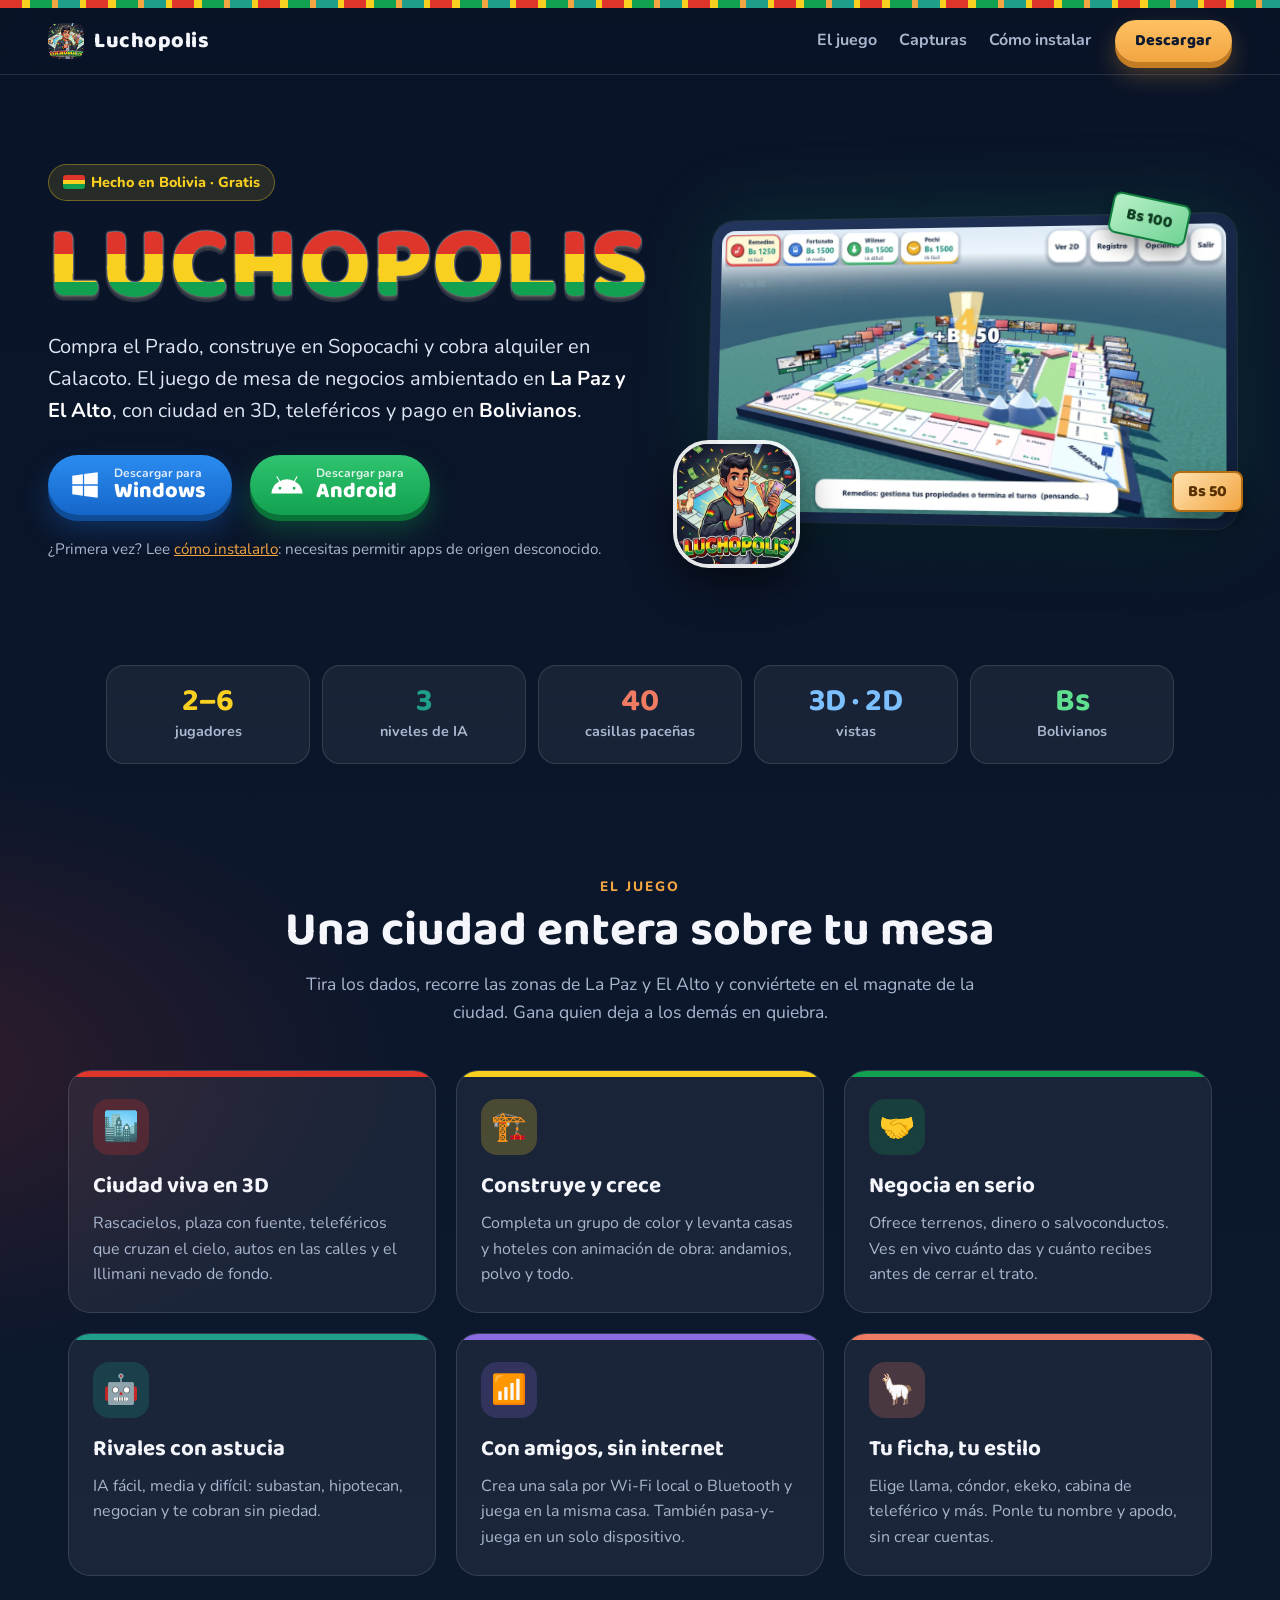
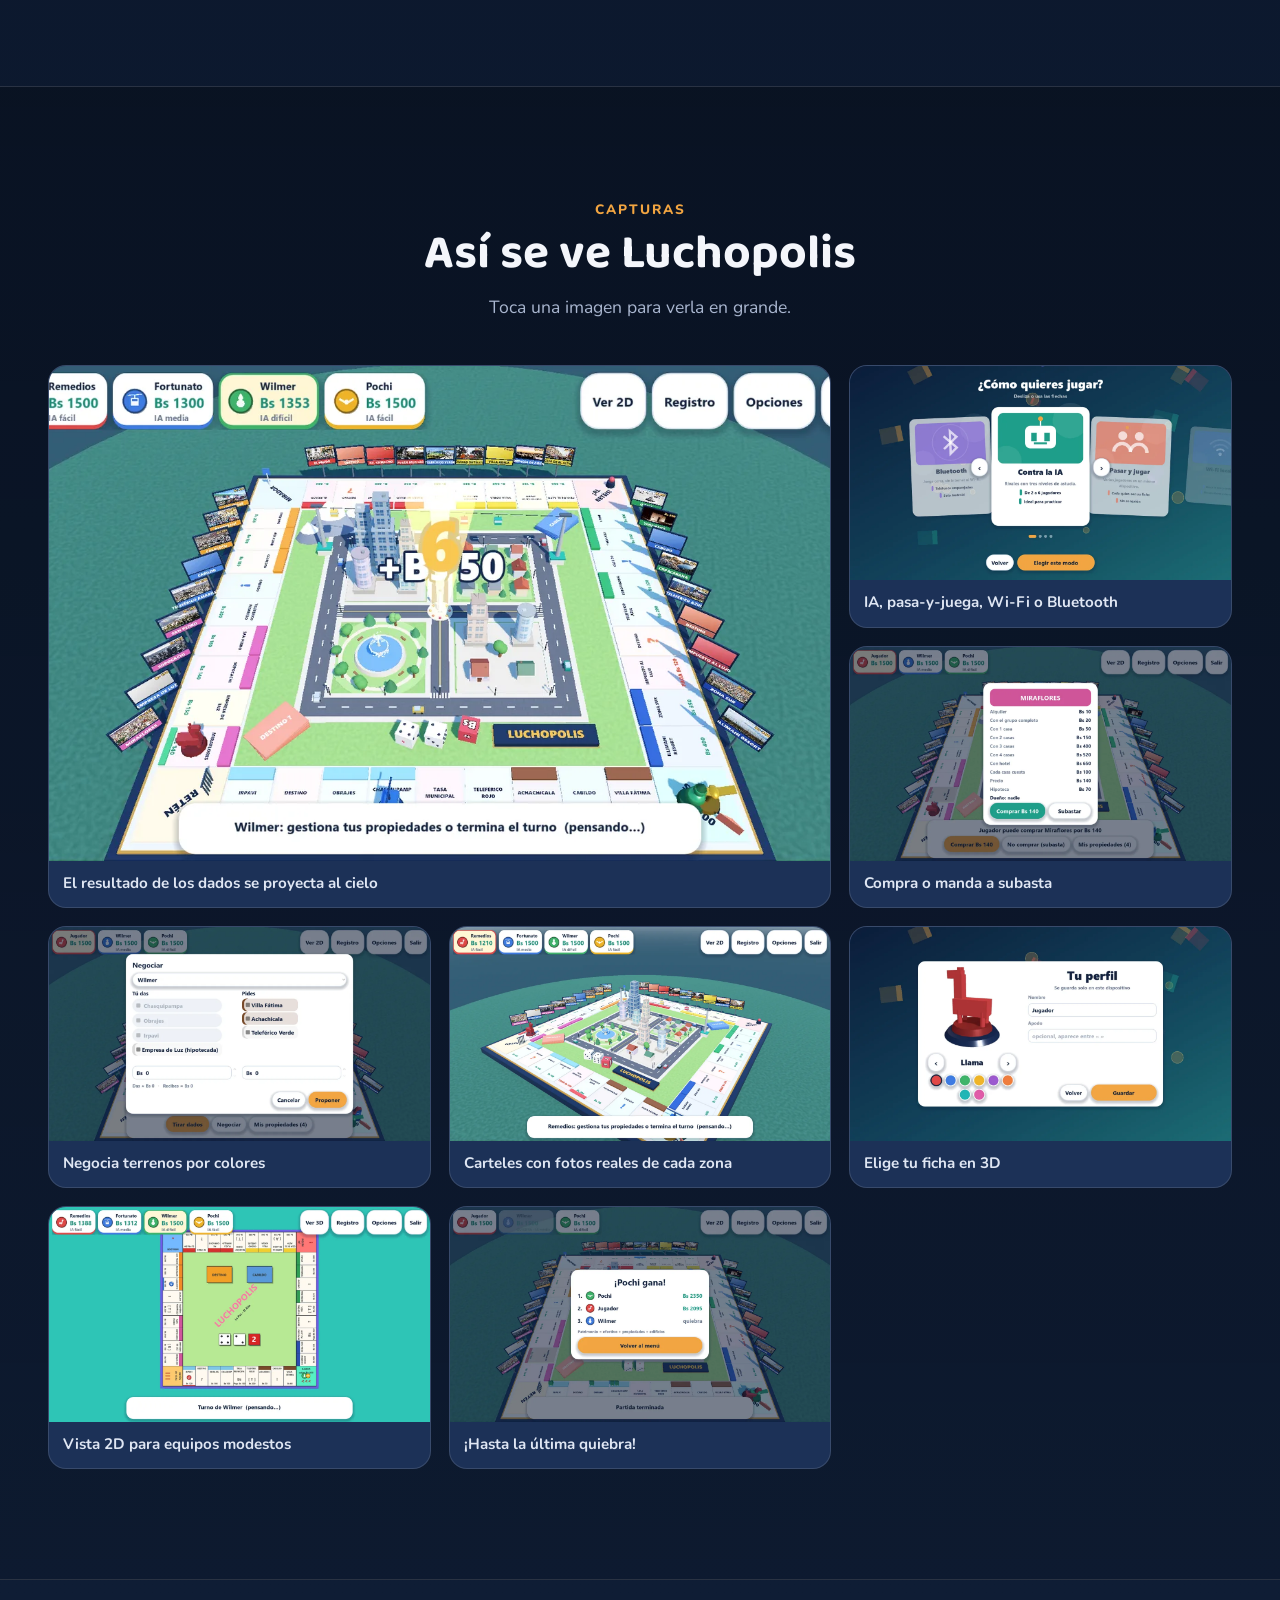
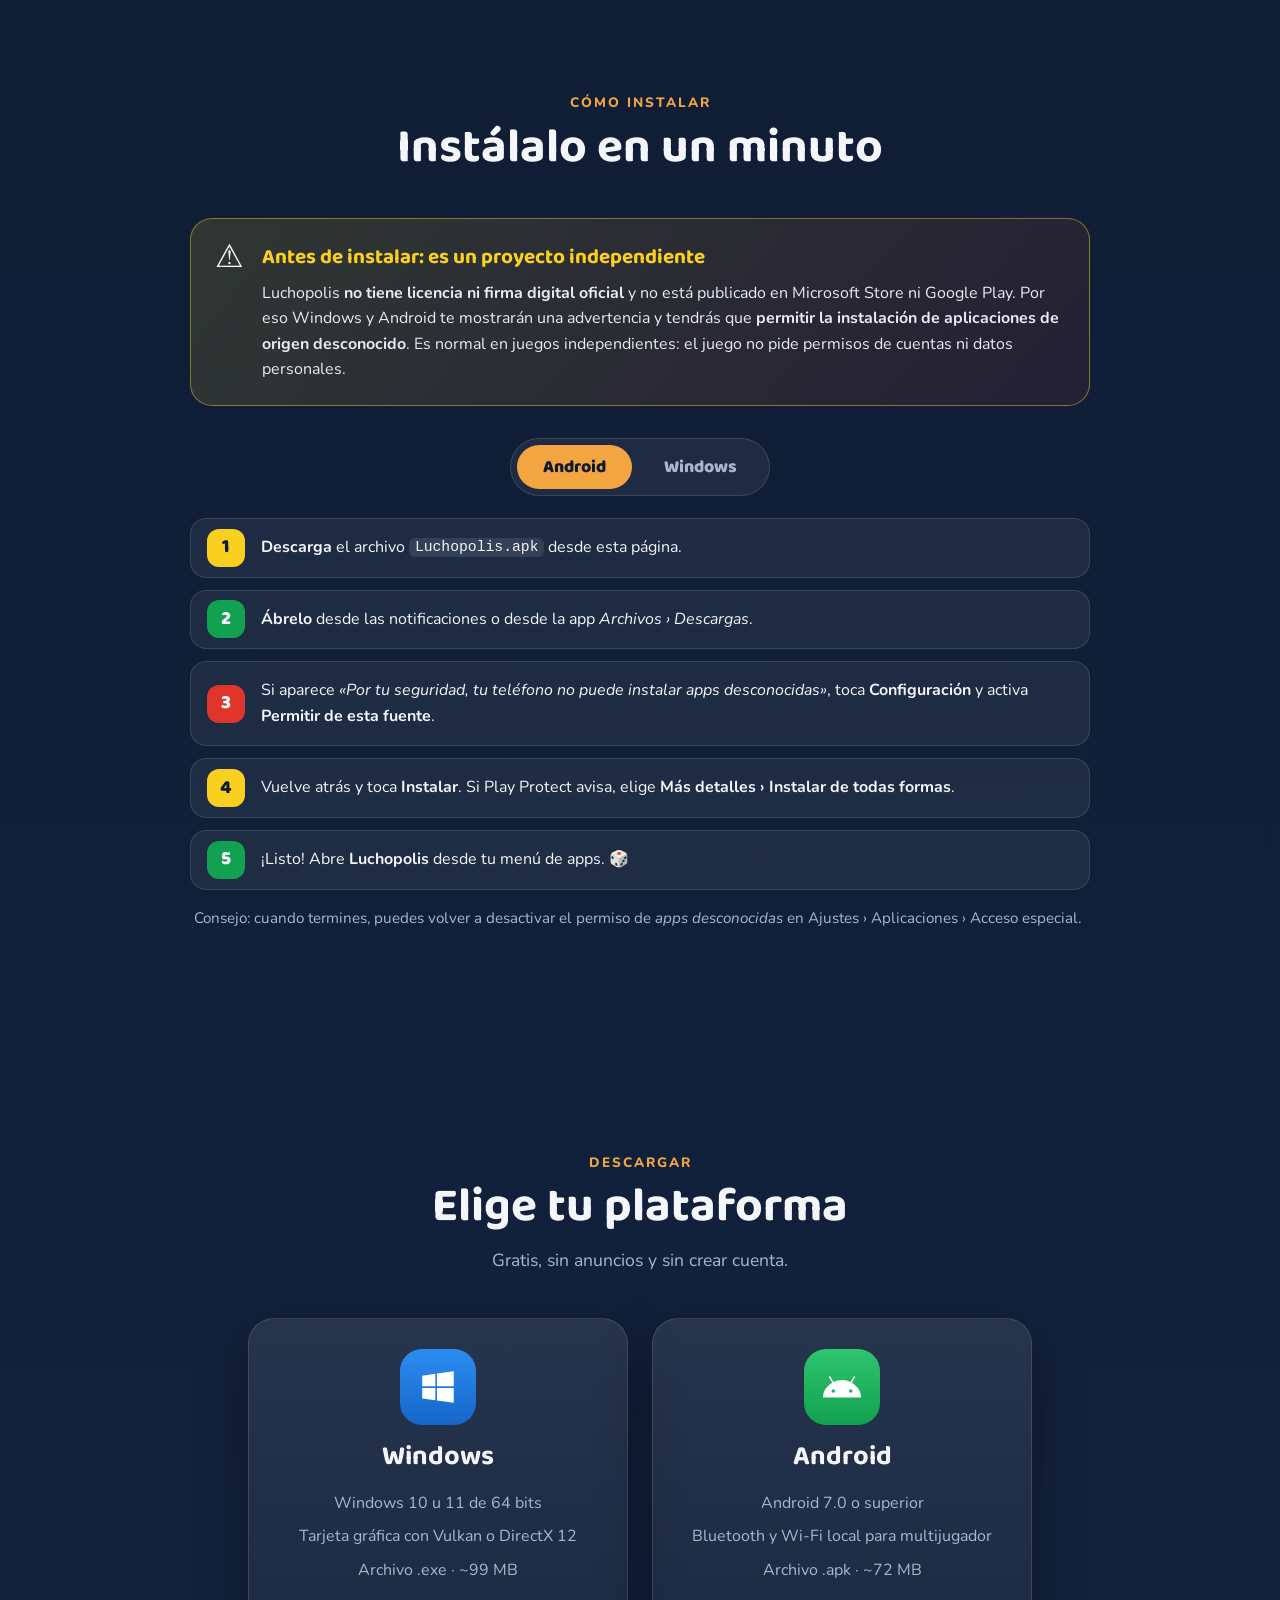
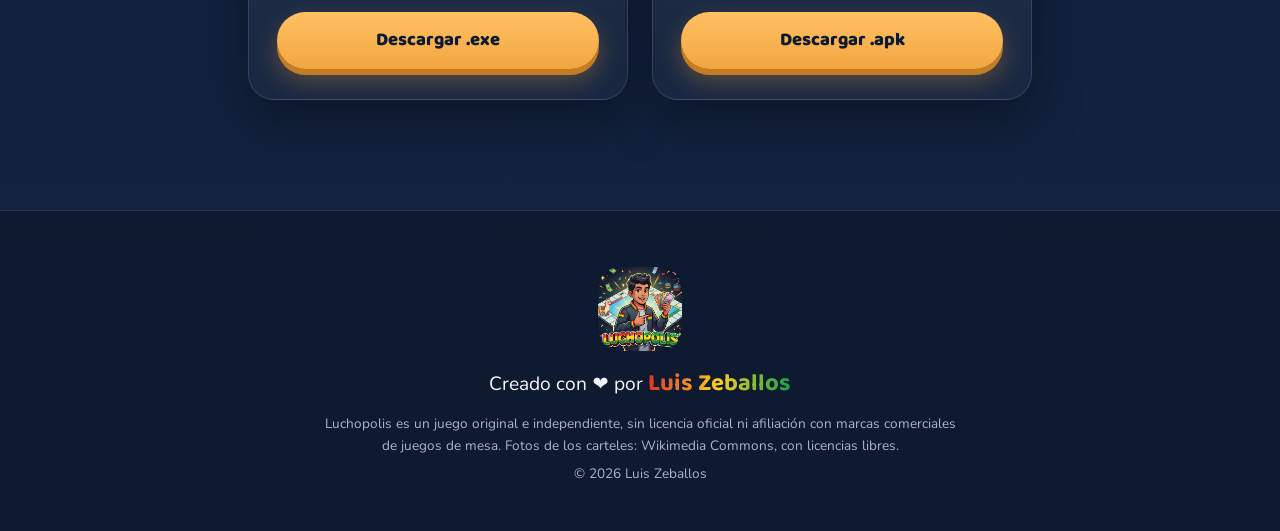
==== index.html @ 2ed26a2e "first commit" ====
<!doctype html>
<html lang="es">
<head>
  <meta charset="utf-8">
  <meta name="viewport" content="width=device-width, initial-scale=1">
  <title>Luchopolis — Descarga el juego</title>
  <meta name="description" content="Luchopolis: compra, construye y negocia en La Paz y El Alto. Juego de mesa 3D gratis para Windows y Android, contra la IA o con amigos por Wi-Fi y Bluetooth.">
  <meta name="author" content="Luis Zeballos">
  <meta name="theme-color" content="#0d1a30">
  <meta property="og:title" content="Luchopolis — Compra, construye y negocia en La Paz">
  <meta property="og:description" content="Juego de mesa 3D gratis para Windows y Android. Creado por Luis Zeballos.">
  <meta property="og:image" content="img/og.jpg">
  <meta property="og:type" content="website">
  <link rel="icon" type="image/png" href="img/favicon.png">
  <link rel="apple-touch-icon" href="img/apple-touch-icon.png">
  <link rel="preconnect" href="https://fonts.googleapis.com">
  <link rel="preconnect" href="https://fonts.gstatic.com" crossorigin>
  <link href="https://fonts.googleapis.com/css2?family=Baloo+2:wght@600;700;800&family=Nunito:wght@400;600;700;800&display=swap" rel="stylesheet">
  <link rel="stylesheet" href="styles.css">
</head>
<body>
  <div class="aguayo" aria-hidden="true"></div>

  <header class="nav" id="top">
    <a class="brand" href="#top">
      <img src="img/favicon.png" alt="" width="36" height="36">
      <span>Luchopolis</span>
    </a>
    <nav class="nav-links" aria-label="Secciones">
      <a href="#juego">El juego</a>
      <a href="#capturas">Capturas</a>
      <a href="#instalar">Cómo instalar</a>
    </nav>
    <a class="btn btn-sm btn-gold" href="#descargar">Descargar</a>
  </header>

  <main>
    <!-- HERO -->
    <section class="hero">
      <div class="confetti" aria-hidden="true"></div>
      <div class="hero-text intro">
        <span class="pill"><i class="flag" aria-hidden="true"></i>Hecho en Bolivia · Gratis</span>
        <h1 class="title">LUCHO<span>POLIS</span></h1>
        <p class="lead">Compra el Prado, construye en Sopocachi y cobra alquiler en Calacoto. El juego de mesa de negocios ambientado en <strong>La Paz y El Alto</strong>, con ciudad en 3D, teleféricos y pago en <strong>Bolivianos</strong>.</p>
        <div class="cta">
          <a class="btn btn-store btn-win" href="descargas/Luchopolis.exe" download>
            <svg viewBox="0 0 24 24" aria-hidden="true"><path d="M3 5.5 10.5 4.4v7.1H3V5.5Zm0 13 7.5 1.1v-7H3v5.9Zm8.4 1.2L21 21v-8.4h-9.6v7.1ZM11.4 4.3V11.5H21V3l-9.6 1.3Z"/></svg>
            <span><small>Descargar para</small>Windows</span>
          </a>
          <a class="btn btn-store btn-android" href="descargas/Luchopolis.apk" download>
            <svg viewBox="0 0 24 24" aria-hidden="true"><path d="M17.6 9.5 19.4 6.4a.4.4 0 0 0-.7-.4l-1.8 3.1A11 11 0 0 0 12 8a11 11 0 0 0-4.9 1.1L5.3 6a.4.4 0 1 0-.7.4l1.8 3.1A10.4 10.4 0 0 0 1 18h22a10.4 10.4 0 0 0-5.4-8.5ZM7 15.3a1 1 0 1 1 0-2 1 1 0 0 1 0 2Zm10 0a1 1 0 1 1 0-2 1 1 0 0 1 0 2Z"/></svg>
            <span><small>Descargar para</small>Android</span>
          </a>
        </div>
        <p class="hint">¿Primera vez? Lee <a href="#instalar">cómo instalarlo</a>: necesitas permitir apps de origen desconocido.</p>
      </div>
      <div class="hero-art intro intro-late">
        <div class="screen tilt">
          <img src="img/cityclose.webp" alt="Tablero 3D de Luchopolis con la ciudad, rascacielos, montañas nevadas y el haz de luz de los dados" width="1280" height="720">
        </div>
        <img class="hero-logo float" src="img/logo.webp" alt="Logo de Luchopolis" width="320" height="320">
        <div class="bill b1" aria-hidden="true">Bs 100</div>
        <div class="bill b2" aria-hidden="true">Bs 50</div>
      </div>
    </section>

    <!-- CIFRAS -->
    <section class="stats reveal" aria-label="En pocas cifras">
      <div><b>2–6</b><span>jugadores</span></div>
      <div><b>3</b><span>niveles de IA</span></div>
      <div><b>40</b><span>casillas paceñas</span></div>
      <div><b>3D · 2D</b><span>vistas</span></div>
      <div><b>Bs</b><span>Bolivianos</span></div>
    </section>

    <!-- CARACTERÍSTICAS -->
    <section class="section" id="juego">
      <div class="section-head reveal">
        <span class="kicker">El juego</span>
        <h2>Una ciudad entera sobre tu mesa</h2>
        <p>Tira los dados, recorre las zonas de La Paz y El Alto y conviértete en el magnate de la ciudad. Gana quien deja a los demás en quiebra.</p>
      </div>
      <div class="features">
        <article class="feature reveal" style="--c: var(--red)">
          <div class="ico">🏙️</div>
          <h3>Ciudad viva en 3D</h3>
          <p>Rascacielos, plaza con fuente, teleféricos que cruzan el cielo, autos en las calles y el Illimani nevado de fondo.</p>
        </article>
        <article class="feature reveal" style="--c: var(--yellow)">
          <div class="ico">🏗️</div>
          <h3>Construye y crece</h3>
          <p>Completa un grupo de color y levanta casas y hoteles con animación de obra: andamios, polvo y todo.</p>
        </article>
        <article class="feature reveal" style="--c: var(--green)">
          <div class="ico">🤝</div>
          <h3>Negocia en serio</h3>
          <p>Ofrece terrenos, dinero o salvoconductos. Ves en vivo cuánto das y cuánto recibes antes de cerrar el trato.</p>
        </article>
        <article class="feature reveal" style="--c: var(--teal)">
          <div class="ico">🤖</div>
          <h3>Rivales con astucia</h3>
          <p>IA fácil, media y difícil: subastan, hipotecan, negocian y te cobran sin piedad.</p>
        </article>
        <article class="feature reveal" style="--c: var(--violet)">
          <div class="ico">📶</div>
          <h3>Con amigos, sin internet</h3>
          <p>Crea una sala por Wi-Fi local o Bluetooth y juega en la misma casa. También pasa-y-juega en un solo dispositivo.</p>
        </article>
        <article class="feature reveal" style="--c: var(--coral)">
          <div class="ico">🦙</div>
          <h3>Tu ficha, tu estilo</h3>
          <p>Elige llama, cóndor, ekeko, cabina de teleférico y más. Ponle tu nombre y apodo, sin crear cuentas.</p>
        </article>
      </div>
    </section>

    <!-- CAPTURAS -->
    <section class="section section-dark" id="capturas">
      <div class="section-head reveal">
        <span class="kicker">Capturas</span>
        <h2>Así se ve Luchopolis</h2>
        <p>Toca una imagen para verla en grande.</p>
      </div>
      <div class="gallery">
        <figure class="shot wide reveal"><img src="img/board3d.webp" alt="Haz de luz de los dados sobre la ciudad" loading="lazy" width="1280" height="720"><figcaption>El resultado de los dados se proyecta al cielo</figcaption></figure>
        <figure class="shot reveal"><img src="img/modes.webp" alt="Selector de modos de juego" loading="lazy" width="1280" height="720"><figcaption>IA, pasa-y-juega, Wi-Fi o Bluetooth</figcaption></figure>
        <figure class="shot reveal"><img src="img/buy.webp" alt="Título de propiedad de Miraflores" loading="lazy" width="1280" height="720"><figcaption>Compra o manda a subasta</figcaption></figure>
        <figure class="shot reveal"><img src="img/trade.webp" alt="Ventana para negociar propiedades" loading="lazy" width="1280" height="720"><figcaption>Negocia terrenos por colores</figcaption></figure>
        <figure class="shot reveal"><img src="img/city.webp" alt="Vista panorámica del tablero con carteles fotográficos" loading="lazy" width="1280" height="720"><figcaption>Carteles con fotos reales de cada zona</figcaption></figure>
        <figure class="shot reveal"><img src="img/profile.webp" alt="Editor de perfil con ficha de llama en 3D" loading="lazy" width="1280" height="720"><figcaption>Elige tu ficha en 3D</figcaption></figure>
        <figure class="shot reveal"><img src="img/board2d.webp" alt="Vista clásica 2D del tablero" loading="lazy" width="1280" height="720"><figcaption>Vista 2D para equipos modestos</figcaption></figure>
        <figure class="shot reveal"><img src="img/victory.webp" alt="Pantalla de victoria" loading="lazy" width="1280" height="720"><figcaption>¡Hasta la última quiebra!</figcaption></figure>
      </div>
    </section>

    <!-- AVISO + INSTALACIÓN -->
    <section class="section" id="instalar">
      <div class="section-head reveal">
        <span class="kicker">Cómo instalar</span>
        <h2>Instálalo en un minuto</h2>
      </div>

      <div class="notice reveal" role="note">
        <div class="notice-ico">⚠️</div>
        <div>
          <h3>Antes de instalar: es un proyecto independiente</h3>
          <p>Luchopolis <strong>no tiene licencia ni firma digital oficial</strong> y no está publicado en Microsoft Store ni Google Play. Por eso Windows y Android te mostrarán una advertencia y tendrás que <strong>permitir la instalación de aplicaciones de origen desconocido</strong>. Es normal en juegos independientes: el juego no pide permisos de cuentas ni datos personales.</p>
        </div>
      </div>

      <div class="tabs reveal">
        <div class="tab-bar" role="tablist" aria-label="Sistema">
          <button class="tab active" role="tab" aria-selected="true" aria-controls="tab-android" id="t-android">Android</button>
          <button class="tab" role="tab" aria-selected="false" aria-controls="tab-windows" id="t-windows">Windows</button>
        </div>

        <div class="tab-panel" id="tab-android" role="tabpanel" aria-labelledby="t-android">
          <ol class="steps">
            <li><b>Descarga</b> el archivo <code>Luchopolis.apk</code> desde esta página.</li>
            <li><b>Ábrelo</b> desde las notificaciones o desde la app <em>Archivos › Descargas</em>.</li>
            <li>Si aparece <em>«Por tu seguridad, tu teléfono no puede instalar apps desconocidas»</em>, toca <b>Configuración</b> y activa <b>Permitir de esta fuente</b>.</li>
            <li>Vuelve atrás y toca <b>Instalar</b>. Si Play Protect avisa, elige <b>Más detalles › Instalar de todas formas</b>.</li>
            <li>¡Listo! Abre <b>Luchopolis</b> desde tu menú de apps. 🎲</li>
          </ol>
          <p class="tip">Consejo: cuando termines, puedes volver a desactivar el permiso de <em>apps desconocidas</em> en Ajustes › Aplicaciones › Acceso especial.</p>
        </div>

        <div class="tab-panel" id="tab-windows" role="tabpanel" aria-labelledby="t-windows" hidden>
          <ol class="steps">
            <li><b>Descarga</b> el archivo <code>Luchopolis.exe</code>. Si el navegador dice que «no se descarga habitualmente», abre el menú <b>⋯</b> y elige <b>Conservar</b>.</li>
            <li><b>Haz doble clic</b> en el archivo descargado.</li>
            <li>Si aparece <em>«Windows protegió su PC»</em> (SmartScreen), haz clic en <b>Más información</b>.</li>
            <li>Luego pulsa <b>Ejecutar de todas formas</b>.</li>
            <li>¡A jugar! No necesita instalación: puedes moverlo a tu escritorio o a una carpeta de juegos. 🎲</li>
          </ol>
          <p class="tip">Si tu antivirus lo bloquea por ser un ejecutable sin firma, agrégalo a sus excepciones.</p>
        </div>
      </div>
    </section>

    <!-- DESCARGA -->
    <section class="section download" id="descargar">
      <div class="section-head reveal">
        <span class="kicker">Descargar</span>
        <h2>Elige tu plataforma</h2>
        <p>Gratis, sin anuncios y sin crear cuenta.</p>
      </div>
      <div class="dl-cards">
        <article class="dl-card reveal">
          <div class="dl-ico win">
            <svg viewBox="0 0 24 24" aria-hidden="true"><path d="M3 5.5 10.5 4.4v7.1H3V5.5Zm0 13 7.5 1.1v-7H3v5.9Zm8.4 1.2L21 21v-8.4h-9.6v7.1ZM11.4 4.3V11.5H21V3l-9.6 1.3Z"/></svg>
          </div>
          <h3>Windows</h3>
          <ul>
            <li>Windows 10 u 11 de 64 bits</li>
            <li>Tarjeta gráfica con Vulkan o DirectX 12</li>
            <li>Archivo .exe · ~99 MB</li>
          </ul>
          <a class="btn btn-gold btn-block" href="descargas/Luchopolis.exe" download>Descargar .exe</a>
        </article>
        <article class="dl-card reveal">
          <div class="dl-ico android">
            <svg viewBox="0 0 24 24" aria-hidden="true"><path d="M17.6 9.5 19.4 6.4a.4.4 0 0 0-.7-.4l-1.8 3.1A11 11 0 0 0 12 8a11 11 0 0 0-4.9 1.1L5.3 6a.4.4 0 1 0-.7.4l1.8 3.1A10.4 10.4 0 0 0 1 18h22a10.4 10.4 0 0 0-5.4-8.5ZM7 15.3a1 1 0 1 1 0-2 1 1 0 0 1 0 2Zm10 0a1 1 0 1 1 0-2 1 1 0 0 1 0 2Z"/></svg>
          </div>
          <h3>Android</h3>
          <ul>
            <li>Android 7.0 o superior</li>
            <li>Bluetooth y Wi-Fi local para multijugador</li>
            <li>Archivo .apk · ~72 MB</li>
          </ul>
          <a class="btn btn-gold btn-block" href="descargas/Luchopolis.apk" download>Descargar .apk</a>
        </article>
      </div>
    </section>
  </main>

  <footer class="footer">
    <img src="img/logo.webp" alt="" width="84" height="84" loading="lazy">
    <p class="made">Creado con ❤️ por <strong>Luis Zeballos</strong></p>
    <p class="fine">Luchopolis es un juego original e independiente, sin licencia oficial ni afiliación con marcas comerciales de juegos de mesa. Fotos de los carteles: Wikimedia Commons, con licencias libres.</p>
    <p class="fine">© <span id="year">2026</span> Luis Zeballos</p>
  </footer>

  <div class="lightbox" id="lightbox" hidden>
    <button class="lb-close" aria-label="Cerrar">×</button>
    <button class="lb-nav prev" aria-label="Anterior">‹</button>
    <figure><img alt=""><figcaption></figcaption></figure>
    <button class="lb-nav next" aria-label="Siguiente">›</button>
  </div>

  <script src="main.js"></script>
</body>
</html>
---- styles.css ----
/* Luchopolis — página de descarga
   Paleta: noche paceña (navy) + tricolor boliviano + dorado del juego */
:root {
  --navy-900: #0a1428;
  --navy-800: #0d1a30;
  --navy-700: #13233f;
  --navy-600: #1c3157;
  --ink: #f4f6fb;
  --muted: #a9b6cf;
  --red: #e0352b;
  --yellow: #f9d020;
  --green: #12a150;
  --gold: #f2a541;
  --teal: #1f9e89;
  --violet: #8a6be0;
  --coral: #ef7b62;
  --card: rgba(255, 255, 255, 0.06);
  --line: rgba(255, 255, 255, 0.12);
  --radius: 22px;
  --shadow: 0 20px 50px rgba(0, 0, 0, 0.35);
  --display: "Baloo 2", "Nunito", system-ui, sans-serif;
  --body: "Nunito", system-ui, -apple-system, "Segoe UI", sans-serif;
}

* { box-sizing: border-box; }
html { scroll-behavior: smooth; scroll-padding-top: 80px; }
body {
  margin: 0;
  font-family: var(--body);
  color: var(--ink);
  background:
    radial-gradient(1200px 600px at 85% -10%, rgba(31, 158, 137, 0.35), transparent 60%),
    radial-gradient(900px 500px at -10% 20%, rgba(224, 53, 43, 0.18), transparent 60%),
    linear-gradient(180deg, var(--navy-900), var(--navy-800) 40%, var(--navy-700));
  background-color: var(--navy-800);
  line-height: 1.6;
  overflow-x: hidden;
}
img { max-width: 100%; height: auto; display: block; }
a { color: var(--gold); }
code {
  font-family: ui-monospace, Consolas, monospace;
  background: rgba(255, 255, 255, 0.1);
  padding: 0.1em 0.4em;
  border-radius: 6px;
  font-size: 0.92em;
}

/* Franja tipo aguayo en el borde superior */
.aguayo {
  height: 8px;
  background:
    repeating-linear-gradient(90deg,
      var(--red) 0 22px, var(--yellow) 22px 30px, var(--green) 30px 52px,
      var(--gold) 52px 58px, var(--teal) 58px 80px, var(--yellow) 80px 86px);
}

/* ---------- Navegación ---------- */
.nav {
  position: sticky;
  top: 0;
  z-index: 50;
  display: flex;
  align-items: center;
  gap: 24px;
  padding: 12px clamp(16px, 4vw, 48px);
  background: rgba(10, 20, 40, 0.72);
  backdrop-filter: blur(14px);
  -webkit-backdrop-filter: blur(14px);
  border-bottom: 1px solid var(--line);
}
.brand {
  display: flex;
  align-items: center;
  gap: 10px;
  color: var(--ink);
  text-decoration: none;
  font-family: var(--display);
  font-weight: 800;
  font-size: 1.35rem;
  letter-spacing: 0.5px;
}
.brand img { border-radius: 10px; }
.nav-links { display: flex; gap: 22px; margin-left: auto; }
.nav-links a {
  color: var(--muted);
  text-decoration: none;
  font-weight: 700;
  transition: color 0.2s;
}
.nav-links a:hover { color: var(--ink); }

/* ---------- Botones ---------- */
.btn {
  display: inline-flex;
  align-items: center;
  justify-content: center;
  gap: 12px;
  border-radius: 999px;
  font-family: var(--display);
  font-weight: 800;
  text-decoration: none;
  cursor: pointer;
  border: 0;
  transition: transform 0.18s ease, box-shadow 0.18s ease, filter 0.18s;
}
.btn:hover { transform: translateY(-3px); filter: brightness(1.05); }
.btn:active { transform: translateY(1px) scale(0.98); }
.btn-sm { padding: 8px 20px; font-size: 1rem; }
.btn-gold {
  background: linear-gradient(180deg, #ffc163, var(--gold));
  color: var(--navy-800);
  box-shadow: 0 6px 0 #c47d22, 0 12px 24px rgba(242, 165, 65, 0.3);
}
.btn-gold:hover { box-shadow: 0 9px 0 #c47d22, 0 16px 30px rgba(242, 165, 65, 0.4); }
.btn-block { width: 100%; padding: 14px 24px; font-size: 1.15rem; }

.btn-store {
  padding: 12px 26px 12px 20px;
  font-size: 1.35rem;
  line-height: 1.1;
  color: #fff;
  text-align: left;
}
.btn-store svg { width: 34px; height: 34px; fill: currentColor; flex: none; }
.btn-store small { display: block; font-family: var(--body); font-size: 0.75rem; font-weight: 700; opacity: 0.85; }
.btn-win { background: linear-gradient(180deg, #2b8cf0, #1666c9); box-shadow: 0 6px 0 #0f4d99, 0 14px 28px rgba(22, 102, 201, 0.35); }
.btn-android { background: linear-gradient(180deg, #2fc46f, var(--green)); box-shadow: 0 6px 0 #0a7438, 0 14px 28px rgba(18, 161, 80, 0.35); }

/* ---------- Hero ---------- */
.hero {
  position: relative;
  display: grid;
  grid-template-columns: 1fr 1.15fr;
  align-items: center;
  gap: clamp(24px, 4vw, 64px);
  padding: clamp(40px, 7vw, 96px) clamp(16px, 4vw, 48px) clamp(32px, 5vw, 64px);
  max-width: 1320px;
  margin: 0 auto;
}
.pill {
  display: inline-block;
  padding: 6px 14px;
  border-radius: 999px;
  background: rgba(249, 208, 32, 0.12);
  border: 1px solid rgba(249, 208, 32, 0.35);
  color: var(--yellow);
  font-weight: 800;
  font-size: 0.9rem;
}
.flag {
  display: inline-block;
  width: 22px;
  height: 14px;
  margin-right: 6px;
  vertical-align: -2px;
  border-radius: 3px;
  background: linear-gradient(180deg, var(--red) 0 33.3%, var(--yellow) 33.3% 66.6%, var(--green) 66.6%);
}
.hero-text { position: relative; z-index: 1; }
.title {
  font-family: var(--display);
  font-weight: 800;
  font-size: clamp(3rem, 9vw, 6.4rem);
  line-height: 0.95;
  margin: 18px 0 14px;
  letter-spacing: 1px;
  background: linear-gradient(180deg, var(--red) 0 36%, var(--yellow) 36% 64%, var(--green) 64% 100%);
  -webkit-background-clip: text;
  background-clip: text;
  color: transparent;
  filter: drop-shadow(0 4px 0 rgba(0, 0, 0, 0.45)) drop-shadow(0 0 1px #fff);
}
.title span { display: inline; }
.lead { font-size: clamp(1.05rem, 1.6vw, 1.25rem); color: #dfe6f3; max-width: 34em; margin: 0 0 28px; }
.lead strong { color: #fff; }
.cta { display: flex; flex-wrap: wrap; gap: 18px; }
.hint { color: var(--muted); font-size: 0.95rem; margin-top: 22px; }

.hero-art { position: relative; }
.screen {
  border-radius: var(--radius);
  padding: 10px;
  background: linear-gradient(145deg, #23365e, #0f1d37);
  box-shadow: var(--shadow), 0 0 0 1px var(--line), 0 0 80px rgba(31, 158, 137, 0.25);
}
.screen img { border-radius: 14px; }
.tilt { transform: perspective(1400px) rotateY(-9deg) rotateX(4deg); transition: transform 0.5s ease; }
.hero-art:hover .tilt { transform: perspective(1400px) rotateY(-3deg) rotateX(1deg); }
.hero-logo {
  position: absolute;
  width: clamp(84px, 24%, 180px);
  left: -5%;
  bottom: -14%;
  border-radius: 28%;
  box-shadow: 0 16px 40px rgba(0, 0, 0, 0.5);
  border: 4px solid rgba(255, 255, 255, 0.9);
}
.float { animation: float 5s ease-in-out infinite; }
@keyframes float { 50% { transform: translateY(-14px) rotate(-3deg); } }

.bill {
  position: absolute;
  padding: 6px 14px;
  border-radius: 8px;
  font-family: var(--display);
  font-weight: 800;
  color: #0b3a1f;
  background: linear-gradient(135deg, #b9f0c8, #6fd394);
  border: 2px solid #0e7a3c;
  box-shadow: 0 10px 20px rgba(0, 0, 0, 0.35);
  animation: drift 6s ease-in-out infinite;
}
.b1 { top: -6%; right: 8%; transform: rotate(12deg); }
.b2 { bottom: 4%; right: -2%; background: linear-gradient(135deg, #ffe2b0, #f2a541); color: #5a3305; border-color: #b26c12; animation-delay: -3s; }
@keyframes drift { 50% { translate: 0 -12px; rotate: -6deg; } }

.confetti { position: absolute; inset: 0; pointer-events: none; overflow: hidden; z-index: -1; }
.confetti i {
  position: absolute;
  top: -20px;
  width: 9px;
  height: 14px;
  border-radius: 2px;
  opacity: 0.75;
  animation: fall linear infinite;
}
@keyframes fall { to { transform: translateY(110vh) rotate(720deg); } }

/* ---------- Cifras ---------- */
.stats {
  display: flex;
  flex-wrap: wrap;
  justify-content: center;
  max-width: 1100px;
  margin: 24px auto 0;
  padding: 0 16px;
  gap: 12px;
}
.stats div {
  flex: 1 1 160px;
  max-width: 220px;
  text-align: center;
  padding: 18px 10px;
  border-radius: 18px;
  background: var(--card);
  border: 1px solid var(--line);
}
.stats b { display: block; font-family: var(--display); font-size: 2rem; line-height: 1.1; color: var(--yellow); }
.stats div:nth-child(2) b { color: var(--teal); }
.stats div:nth-child(3) b { color: var(--coral); }
.stats div:nth-child(4) b { color: #7cc0ff; }
.stats div:nth-child(5) b { color: #5ee08f; }
.stats span { color: var(--muted); font-weight: 700; font-size: 0.9rem; }

/* ---------- Secciones ---------- */
.section { padding: clamp(64px, 9vw, 110px) clamp(16px, 4vw, 48px); max-width: 1240px; margin: 0 auto; }
.section-dark {
  max-width: none;
  background: linear-gradient(180deg, rgba(0, 0, 0, 0.25), rgba(0, 0, 0, 0.1));
  border-block: 1px solid var(--line);
}
.section-dark > * { max-width: 1240px; margin-inline: auto; }
.section-head { text-align: center; max-width: 720px; margin: 0 auto 44px; }
.kicker {
  font-weight: 800;
  text-transform: uppercase;
  letter-spacing: 2px;
  font-size: 0.85rem;
  color: var(--gold);
}
.section-head h2 {
  font-family: var(--display);
  font-size: clamp(2rem, 4.5vw, 3rem);
  line-height: 1.1;
  margin: 6px 0 12px;
}
.section-head p { color: var(--muted); font-size: 1.1rem; margin: 0; }

.features { display: grid; grid-template-columns: repeat(3, 1fr); gap: 20px; }
.feature {
  position: relative;
  padding: 28px 24px 24px;
  border-radius: var(--radius);
  background: var(--card);
  border: 1px solid var(--line);
  overflow: hidden;
  transition: transform 0.25s, border-color 0.25s, background 0.25s;
}
.feature::before {
  content: "";
  position: absolute;
  inset: 0 0 auto;
  height: 6px;
  background: var(--c);
}
.feature:hover { transform: translateY(-6px); border-color: var(--c); background: rgba(255, 255, 255, 0.09); }
.feature .ico {
  width: 56px;
  height: 56px;
  display: grid;
  place-items: center;
  font-size: 1.8rem;
  border-radius: 16px;
  background: color-mix(in srgb, var(--c) 22%, transparent);
  margin-bottom: 14px;
}
.feature h3 { font-family: var(--display); font-size: 1.4rem; margin: 0 0 6px; }
.feature p { margin: 0; color: var(--muted); }

/* ---------- Galería ---------- */
.gallery { display: grid; grid-template-columns: repeat(3, 1fr); gap: 18px; }
.shot {
  margin: 0;
  border-radius: 18px;
  overflow: hidden;
  background: var(--navy-600);
  border: 1px solid var(--line);
  cursor: zoom-in;
  transition: transform 0.25s, box-shadow 0.25s;
}
.shot:hover { transform: translateY(-4px) scale(1.01); box-shadow: var(--shadow); }
.shot img { width: 100%; aspect-ratio: 16 / 9; object-fit: cover; transition: transform 0.5s; }
.shot:hover img { transform: scale(1.04); }
.shot figcaption { padding: 10px 14px 12px; font-weight: 700; font-size: 0.95rem; color: #dfe6f3; }
.shot.wide { grid-column: span 2; grid-row: span 2; }
.shot.wide img { aspect-ratio: auto; height: calc(100% - 46px); }

/* ---------- Aviso e instalación ---------- */
.notice {
  display: flex;
  gap: 18px;
  align-items: flex-start;
  padding: 22px 24px;
  border-radius: var(--radius);
  background: linear-gradient(135deg, rgba(249, 208, 32, 0.14), rgba(224, 53, 43, 0.1));
  border: 1px solid rgba(249, 208, 32, 0.45);
  max-width: 900px;
  margin: 0 auto 32px;
}
.notice-ico { font-size: 2rem; line-height: 1; }
.notice h3 { margin: 0 0 6px; font-family: var(--display); font-size: 1.3rem; color: var(--yellow); }
.notice p { margin: 0; color: #e8ecf5; }

.tabs { max-width: 900px; margin: 0 auto; }
.tab-bar {
  display: flex;
  gap: 6px;
  padding: 6px;
  border-radius: 999px;
  background: var(--card);
  border: 1px solid var(--line);
  width: fit-content;
  margin: 0 auto 22px;
}
.tab {
  border: 0;
  background: transparent;
  color: var(--muted);
  font-family: var(--display);
  font-weight: 800;
  font-size: 1.1rem;
  padding: 8px 26px;
  border-radius: 999px;
  cursor: pointer;
  transition: background 0.2s, color 0.2s;
}
.tab.active { background: var(--gold); color: var(--navy-800); }
.tab:focus-visible, .btn:focus-visible { outline: 3px solid var(--yellow); outline-offset: 3px; }

.steps { list-style: none; counter-reset: s; padding: 0; margin: 0; display: grid; gap: 12px; }
.steps li {
  counter-increment: s;
  position: relative;
  padding: 16px 18px 16px 70px;
  border-radius: 16px;
  background: var(--card);
  border: 1px solid var(--line);
  animation: pop 0.4s both;
}
.steps li::before {
  content: counter(s);
  position: absolute;
  left: 16px;
  top: 50%;
  translate: 0 -50%;
  width: 38px;
  height: 38px;
  display: grid;
  place-items: center;
  border-radius: 12px;
  font-family: var(--display);
  font-weight: 800;
  font-size: 1.2rem;
  color: var(--navy-800);
  background: var(--yellow);
}
.steps li:nth-child(3n + 2)::before { background: var(--green); color: #fff; }
.steps li:nth-child(3n)::before { background: var(--red); color: #fff; }
.steps li:nth-child(2) { animation-delay: 0.05s; }
.steps li:nth-child(3) { animation-delay: 0.1s; }
.steps li:nth-child(4) { animation-delay: 0.15s; }
.steps li:nth-child(5) { animation-delay: 0.2s; }
@keyframes pop { from { opacity: 0; transform: translateY(8px); } }
.tip { color: var(--muted); font-size: 0.95rem; margin: 16px 4px 0; }

/* ---------- Descarga ---------- */
.dl-cards { display: grid; grid-template-columns: repeat(2, minmax(0, 380px)); justify-content: center; gap: 24px; }
.dl-card {
  padding: 30px 28px;
  border-radius: 26px;
  background: linear-gradient(180deg, rgba(255, 255, 255, 0.09), rgba(255, 255, 255, 0.03));
  border: 1px solid var(--line);
  text-align: center;
  box-shadow: var(--shadow);
}
.dl-ico {
  width: 76px;
  height: 76px;
  margin: 0 auto 10px;
  display: grid;
  place-items: center;
  border-radius: 22px;
}
.dl-ico svg { width: 42px; height: 42px; fill: #fff; }
.dl-ico.win { background: linear-gradient(180deg, #2b8cf0, #1666c9); }
.dl-ico.android { background: linear-gradient(180deg, #2fc46f, var(--green)); }
.dl-card h3 { font-family: var(--display); font-size: 1.7rem; margin: 0 0 8px; }
.dl-card ul { list-style: none; padding: 0; margin: 0 0 24px; color: var(--muted); }
.dl-card li { padding: 4px 0; }

/* ---------- Pie ---------- */
.footer {
  text-align: center;
  padding: 56px 16px 40px;
  border-top: 1px solid var(--line);
  background: rgba(0, 0, 0, 0.25);
}
.footer img { margin: 0 auto 14px; border-radius: 22px; }
.made { font-size: 1.2rem; margin: 0 0 10px; }
.made strong {
  font-family: var(--display);
  font-size: 1.5rem;
  background: linear-gradient(90deg, var(--red), var(--yellow), var(--green));
  -webkit-background-clip: text;
  background-clip: text;
  color: transparent;
}
.fine { color: var(--muted); font-size: 0.85rem; max-width: 640px; margin: 6px auto; }

/* ---------- Lightbox ---------- */
.lightbox {
  position: fixed;
  inset: 0;
  z-index: 100;
  display: flex;
  align-items: center;
  justify-content: center;
  gap: 12px;
  padding: 16px;
  background: rgba(5, 10, 22, 0.9);
  backdrop-filter: blur(6px);
}
.lightbox[hidden] { display: none; }
.lightbox figure { margin: 0; max-width: min(1280px, 100%); }
.lightbox img { border-radius: 14px; max-height: 80vh; margin: 0 auto; box-shadow: var(--shadow); }
.lightbox figcaption { text-align: center; padding-top: 12px; font-weight: 700; }
.lb-close, .lb-nav {
  border: 0;
  cursor: pointer;
  color: #fff;
  background: rgba(255, 255, 255, 0.12);
  border-radius: 999px;
  font-size: 2rem;
  width: 52px;
  height: 52px;
  line-height: 1;
  flex: none;
}
.lb-close { position: absolute; top: 16px; right: 16px; }
.lb-close:hover, .lb-nav:hover { background: rgba(255, 255, 255, 0.25); }

/* ---------- Aparición al hacer scroll ---------- */
.reveal { opacity: 0; transform: translateY(26px); transition: opacity 0.7s ease, transform 0.7s ease; }
.reveal.in { opacity: 1; transform: none; }

/* ---------- Responsive ---------- */
@media (max-width: 1100px) {
  .hero { grid-template-columns: 1fr; text-align: center; }
  .lead { margin-inline: auto; }
  .cta { justify-content: center; }
  .hero-art { max-width: 680px; margin: 20px auto 0; width: 100%; }
  .tilt { transform: none; }
  .features { grid-template-columns: repeat(2, 1fr); }
  .gallery { grid-template-columns: repeat(2, 1fr); }
}
@media (max-width: 680px) {
  .nav { gap: 12px; }
  .nav-links { display: none; }
  .nav .btn { margin-left: auto; }
  .features, .gallery { grid-template-columns: 1fr; }
  .shot.wide { grid-column: auto; grid-row: auto; }
  .shot.wide img { height: auto; aspect-ratio: 16 / 9; }
  .stats div { flex: 1 1 calc(50% - 6px); max-width: none; }
  .dl-cards { grid-template-columns: 1fr; }
  .cta .btn-store { width: 100%; justify-content: center; }
  .hero-logo { left: -2%; bottom: -16%; }
  .notice { flex-direction: column; gap: 8px; }
  .steps li { padding-left: 64px; }
  .lb-nav { position: absolute; bottom: 20px; }
  .lb-nav.prev { left: calc(50% - 64px); }
  .lb-nav.next { right: calc(50% - 64px); }
}

@media (prefers-reduced-motion: reduce) {
  *, *::before, *::after { animation: none !important; transition: none !important; }
  .reveal { opacity: 1; transform: none; }
  html { scroll-behavior: auto; }
}

/* Entrada del hero al cargar (sin esperar al scroll) */
.intro { animation: intro 0.8s ease both; }
.intro-late { animation-delay: 0.15s; }
@keyframes intro { from { opacity: 0; transform: translateY(24px); } }
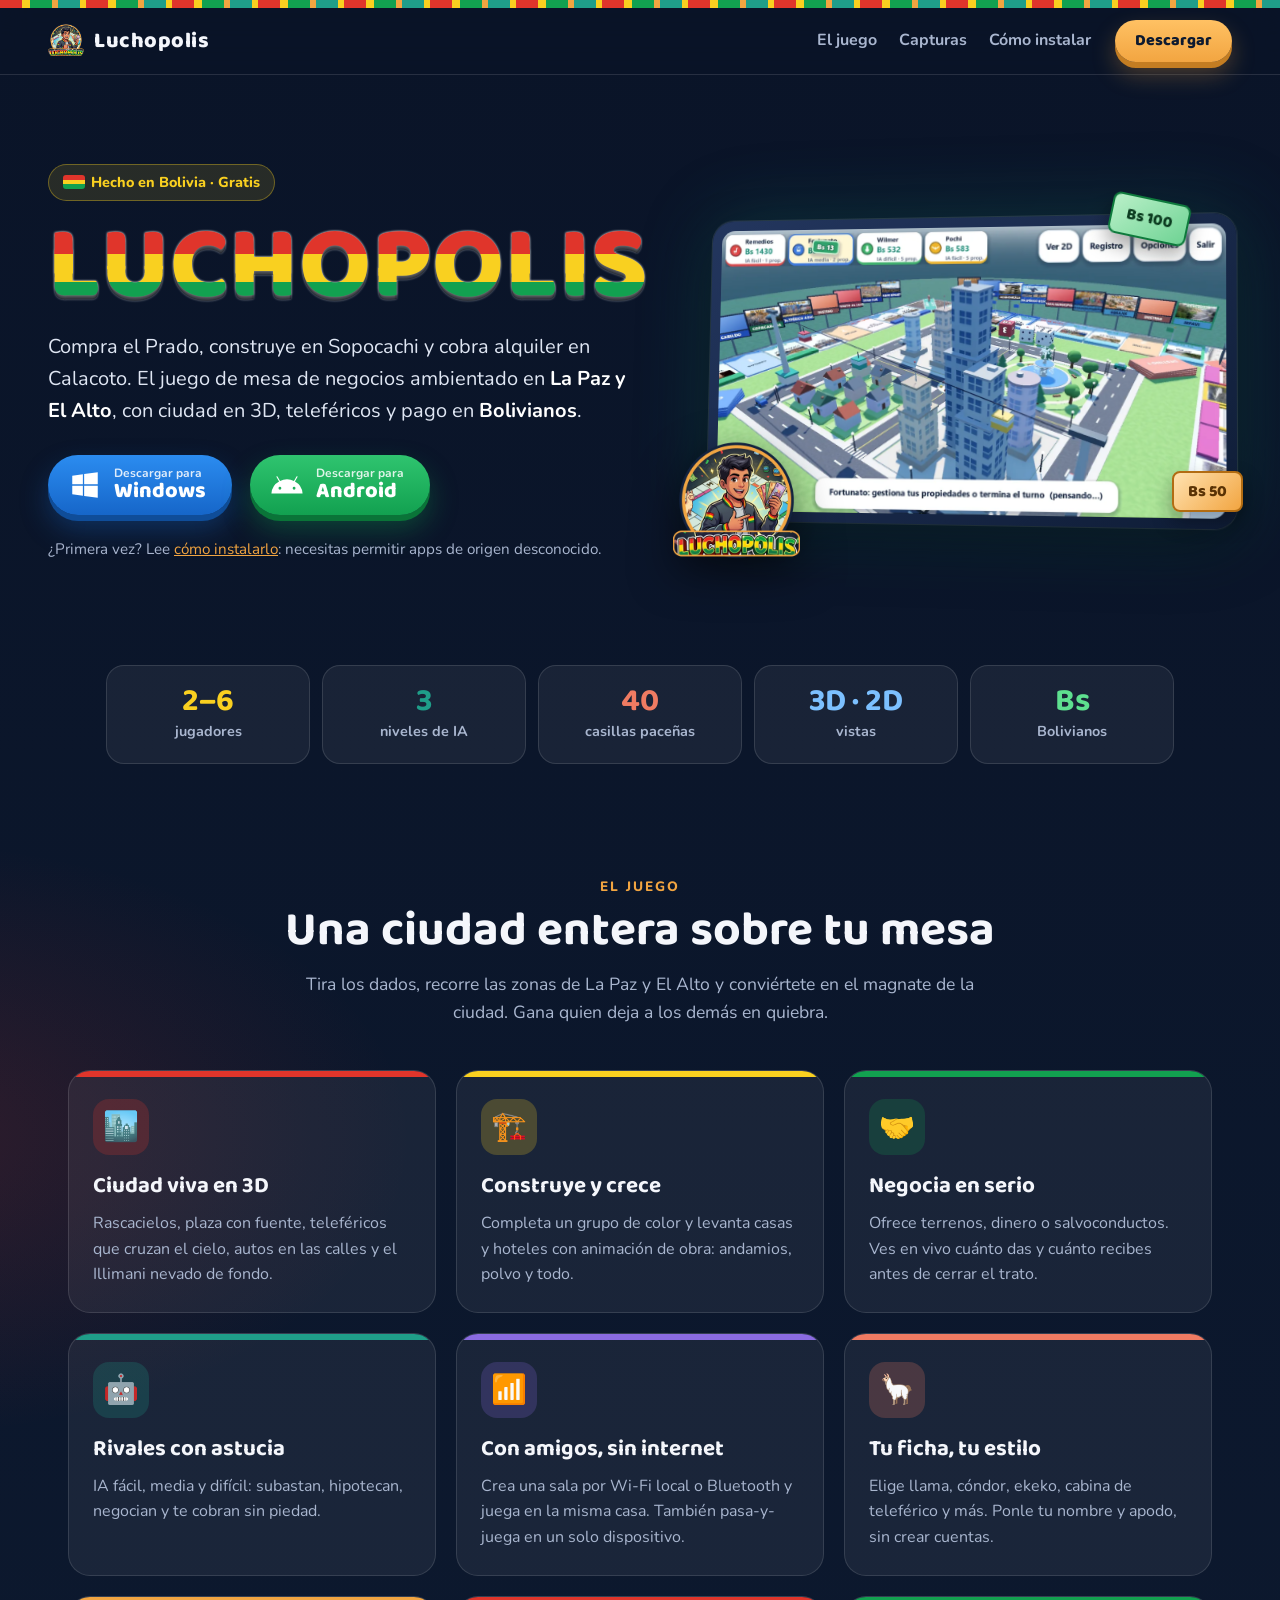
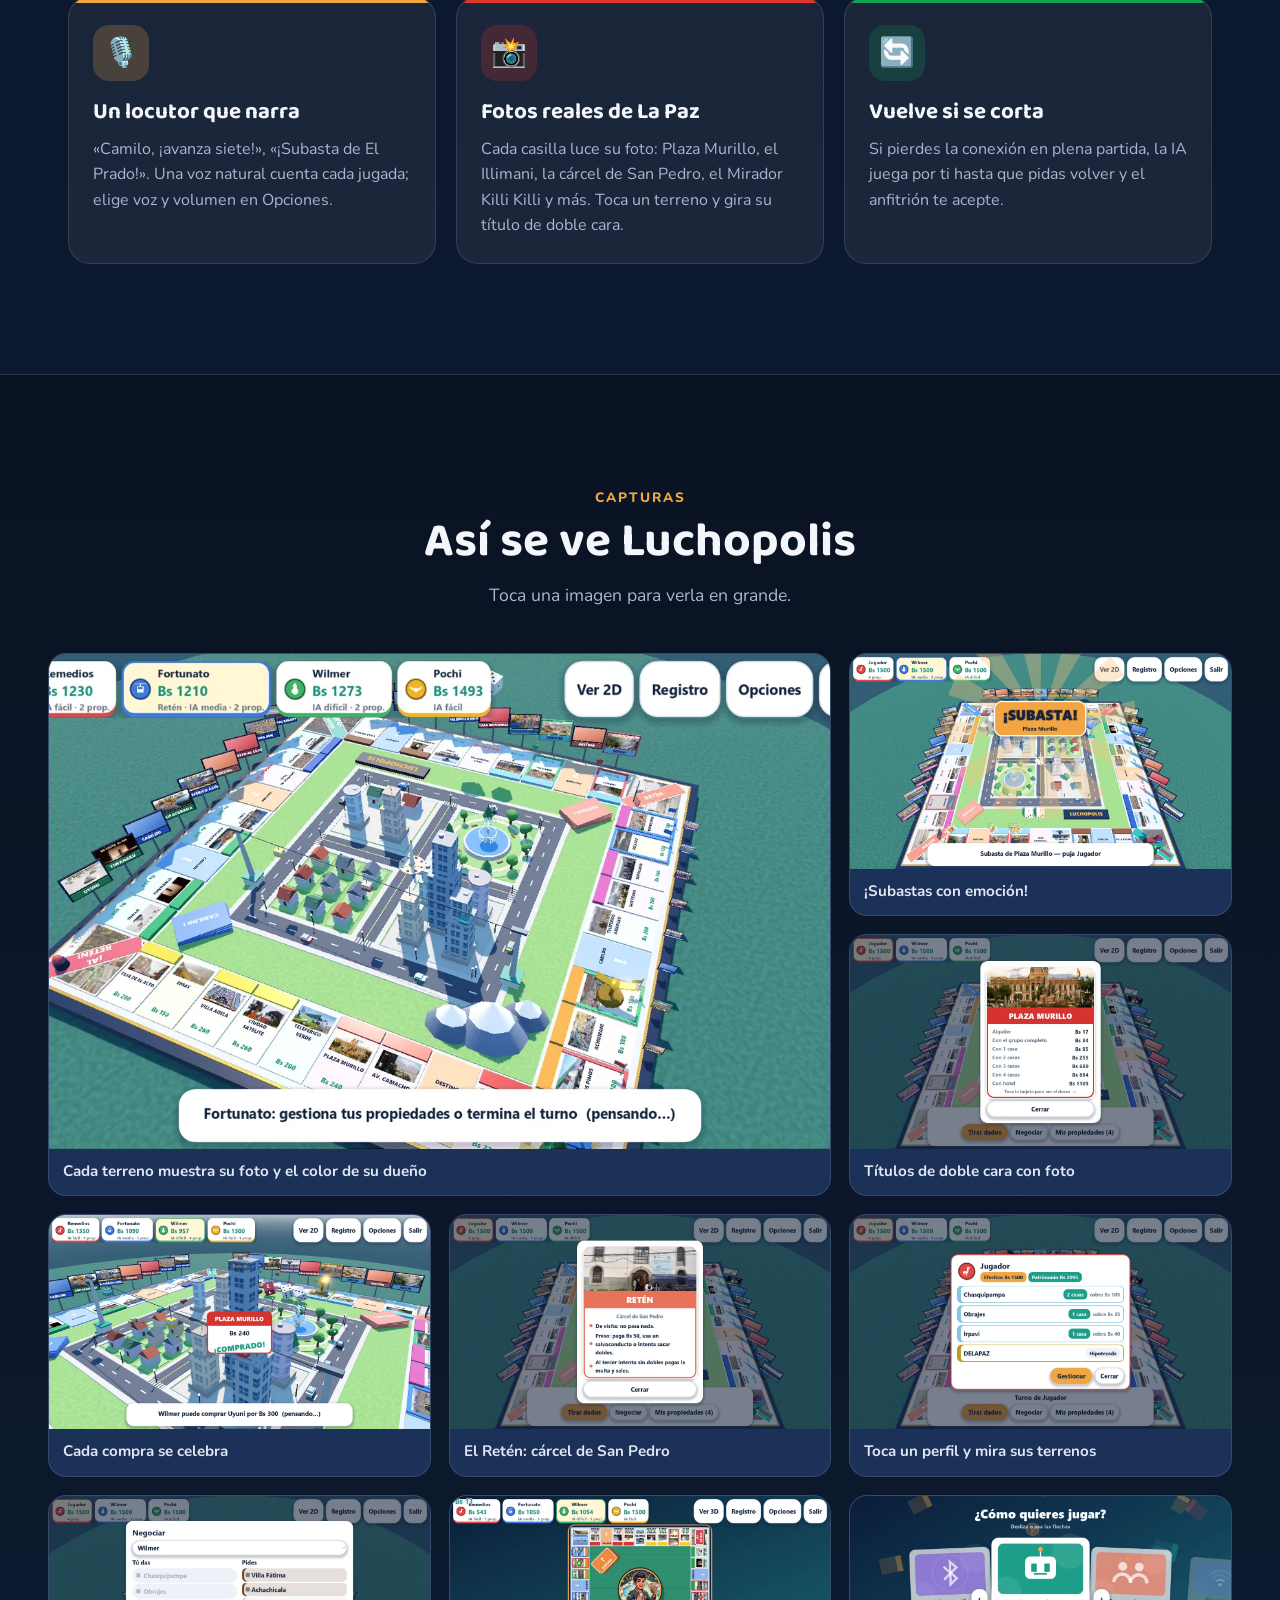
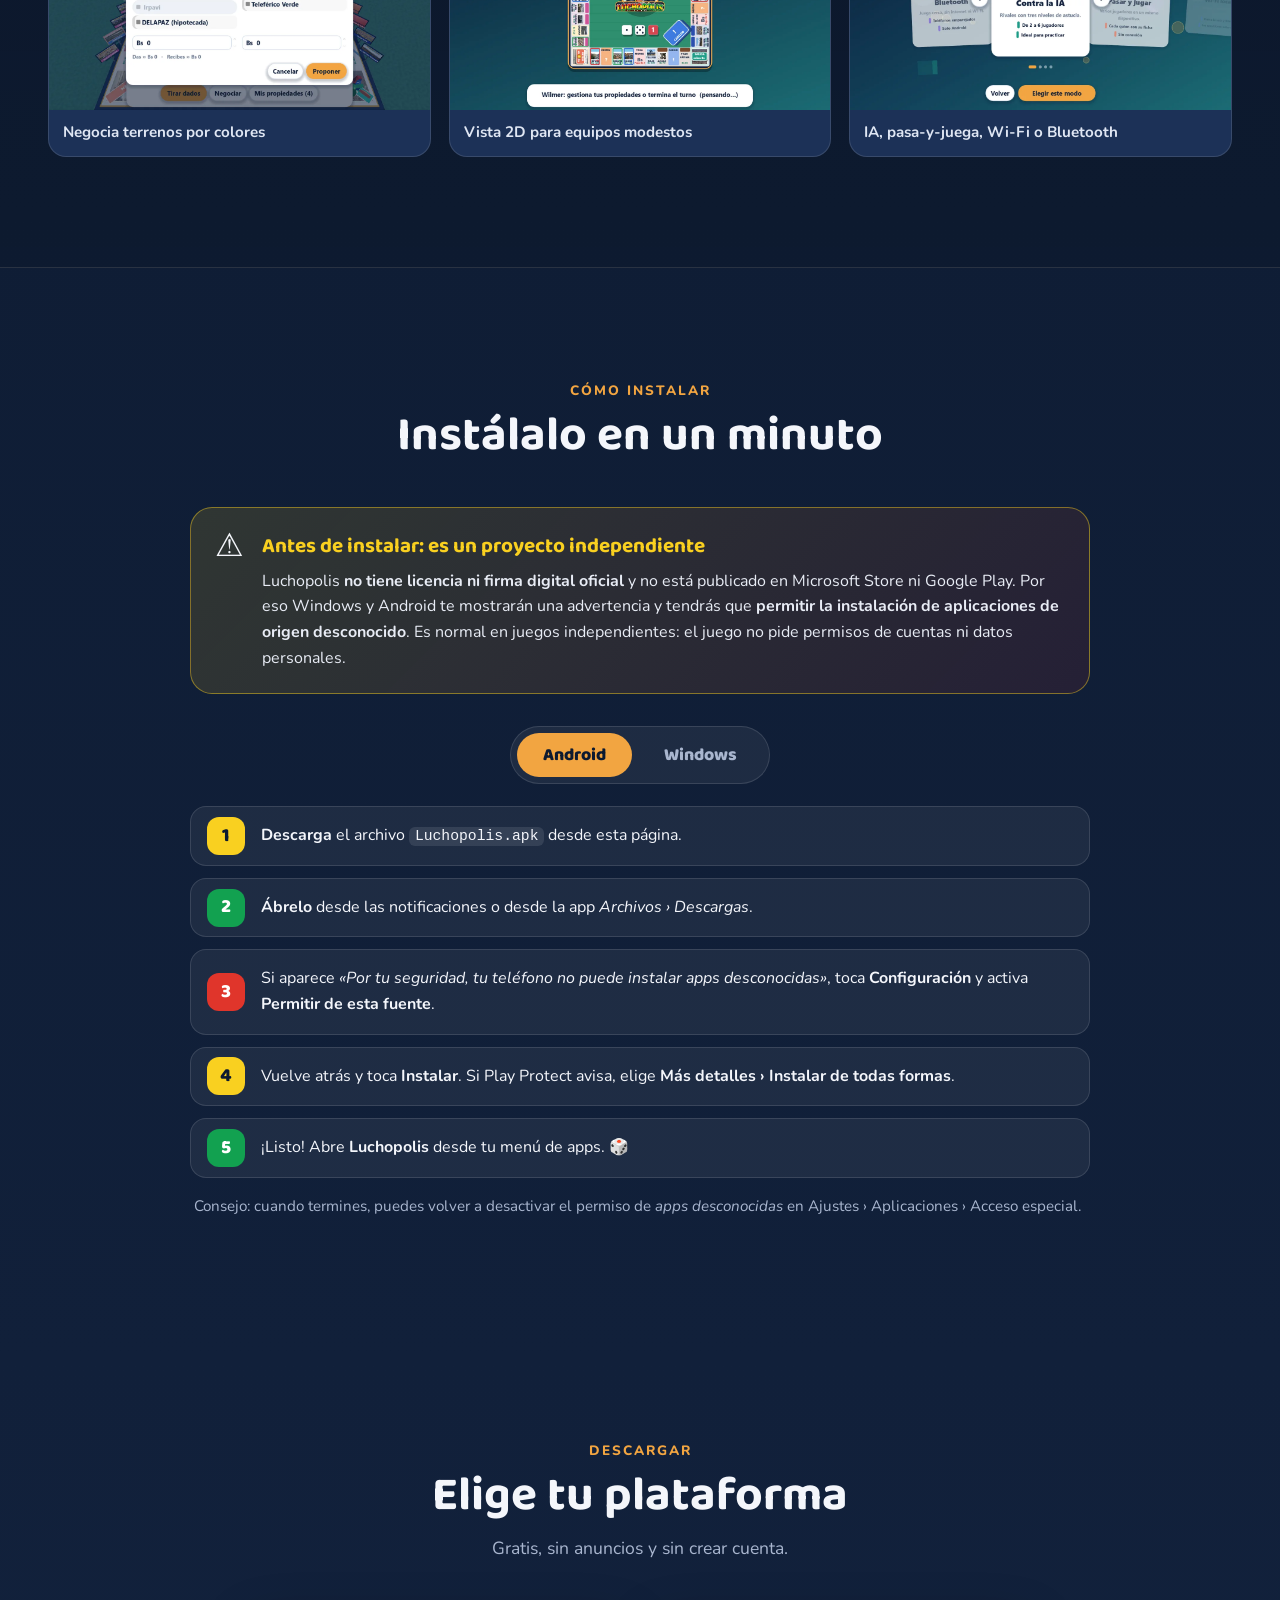
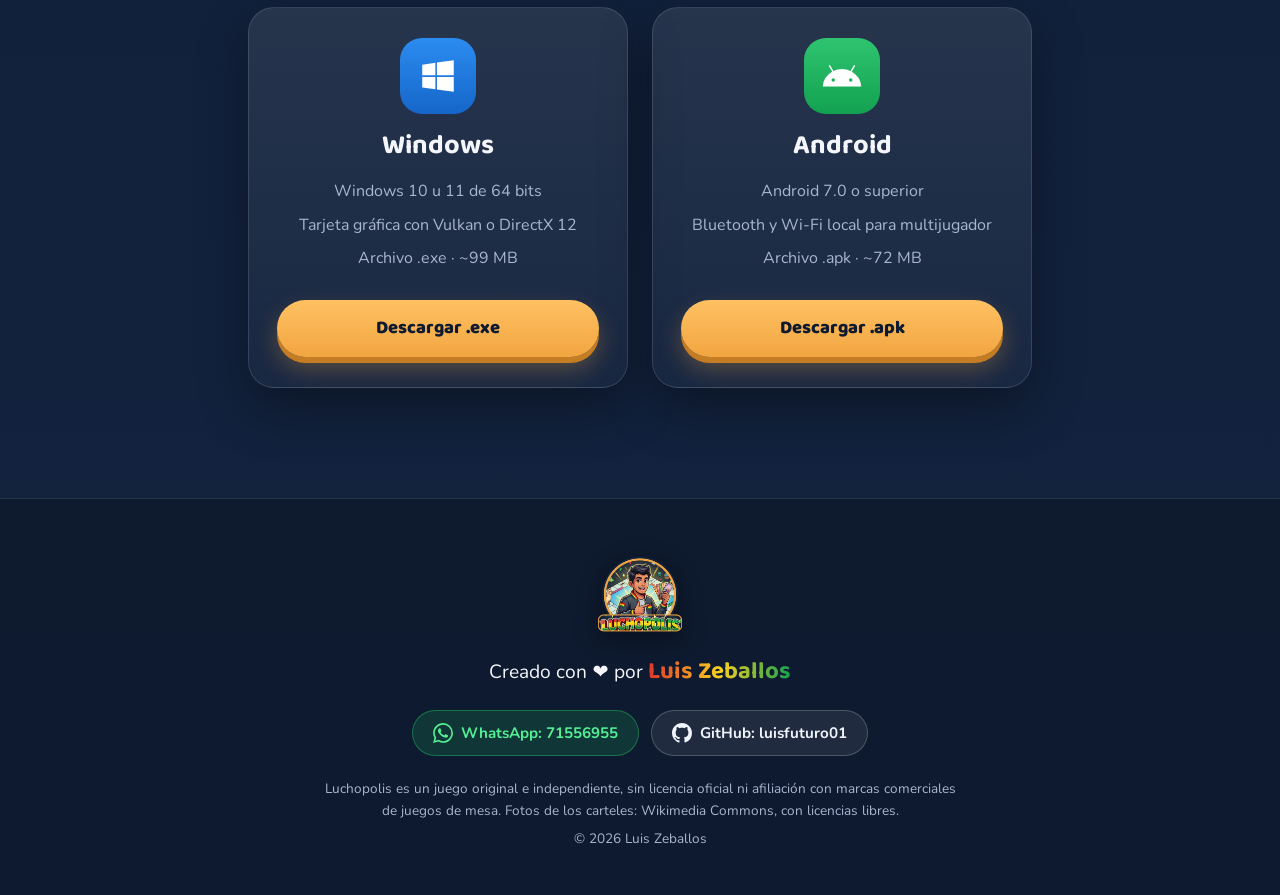
==== commit 9771e4ac: "Página: capturas nuevas, insignia redonda y novedades del juego - Capturas reales de la versión actu" ====
--- a/index.html
+++ b/index.html
@@ -5,11 +5,14 @@
   <meta name="viewport" content="width=device-width, initial-scale=1">
   <title>Luchopolis — Descarga el juego</title>
   <meta name="description" content="Luchopolis: compra, construye y negocia en La Paz y El Alto. Juego de mesa 3D gratis para Windows y Android, contra la IA o con amigos por Wi-Fi y Bluetooth.">
+  <meta name="google-site-verification" content="6XXmshLYbkH7tEKwKwyo9BZs2AX4MT1OLW2-4ENO_QU" />  
   <meta name="author" content="Luis Zeballos">
   <meta name="theme-color" content="#0d1a30">
+  <link rel="canonical" href="https://luisfuturo01.github.io/luchopolis/">
   <meta property="og:title" content="Luchopolis — Compra, construye y negocia en La Paz">
   <meta property="og:description" content="Juego de mesa 3D gratis para Windows y Android. Creado por Luis Zeballos.">
   <meta property="og:image" content="img/og.jpg">
+  <meta property="og:url" content="https://luisfuturo01.github.io/luchopolis/">
   <meta property="og:type" content="website">
   <link rel="icon" type="image/png" href="img/favicon.png">
   <link rel="apple-touch-icon" href="img/apple-touch-icon.png">
@@ -56,7 +59,7 @@
       </div>
       <div class="hero-art intro intro-late">
         <div class="screen tilt">
-          <img src="img/cityclose.webp" alt="Tablero 3D de Luchopolis con la ciudad, rascacielos, montañas nevadas y el haz de luz de los dados" width="1280" height="720">
+          <img src="img/hero.webp" alt="Tablero 3D de Luchopolis con la ciudad, rascacielos, casas y carteles con fotos de La Paz" width="1280" height="720">
         </div>
         <img class="hero-logo float" src="img/logo.webp" alt="Logo de Luchopolis" width="320" height="320">
         <div class="bill b1" aria-hidden="true">Bs 100</div>
@@ -111,6 +114,21 @@
           <h3>Tu ficha, tu estilo</h3>
           <p>Elige llama, cóndor, ekeko, cabina de teleférico y más. Ponle tu nombre y apodo, sin crear cuentas.</p>
         </article>
+        <article class="feature reveal" style="--c: var(--gold)">
+          <div class="ico">🎙️</div>
+          <h3>Un locutor que narra</h3>
+          <p>«Camilo, ¡avanza siete!», «¡Subasta de El Prado!». Una voz natural cuenta cada jugada; elige voz y volumen en Opciones.</p>
+        </article>
+        <article class="feature reveal" style="--c: var(--red)">
+          <div class="ico">📸</div>
+          <h3>Fotos reales de La Paz</h3>
+          <p>Cada casilla luce su foto: Plaza Murillo, el Illimani, la cárcel de San Pedro, el Mirador Killi Killi y más. Toca un terreno y gira su título de doble cara.</p>
+        </article>
+        <article class="feature reveal" style="--c: var(--green)">
+          <div class="ico">🔄</div>
+          <h3>Vuelve si se corta</h3>
+          <p>Si pierdes la conexión en plena partida, la IA juega por ti hasta que pidas volver y el anfitrión te acepte.</p>
+        </article>
       </div>
     </section>
 
@@ -122,14 +140,15 @@
         <p>Toca una imagen para verla en grande.</p>
       </div>
       <div class="gallery">
-        <figure class="shot wide reveal"><img src="img/board3d.webp" alt="Haz de luz de los dados sobre la ciudad" loading="lazy" width="1280" height="720"><figcaption>El resultado de los dados se proyecta al cielo</figcaption></figure>
+        <figure class="shot wide reveal"><img src="img/board3d.webp" alt="Tablero 3D con la ciudad, casillas con fotos, dueños marcados con su color y casas construidas" loading="lazy" width="1280" height="720"><figcaption>Cada terreno muestra su foto y el color de su dueño</figcaption></figure>
+        <figure class="shot reveal"><img src="img/auction.webp" alt="Aviso de subasta con rayos dorados sobre el tablero" loading="lazy" width="1280" height="720"><figcaption>¡Subastas con emoción!</figcaption></figure>
+        <figure class="shot reveal"><img src="img/deed.webp" alt="Título de propiedad de Plaza Murillo con foto y alquileres" loading="lazy" width="1280" height="720"><figcaption>Títulos de doble cara con foto</figcaption></figure>
+        <figure class="shot reveal"><img src="img/comprado.webp" alt="Título que vuela con el sello de comprado sobre la ciudad" loading="lazy" width="1280" height="720"><figcaption>Cada compra se celebra</figcaption></figure>
+        <figure class="shot reveal"><img src="img/reten.webp" alt="Tarjeta del Retén con la foto de la cárcel de San Pedro" loading="lazy" width="1280" height="720"><figcaption>El Retén: cárcel de San Pedro</figcaption></figure>
+        <figure class="shot reveal"><img src="img/player.webp" alt="Perfil de un jugador con sus terrenos, casas y patrimonio" loading="lazy" width="1280" height="720"><figcaption>Toca un perfil y mira sus terrenos</figcaption></figure>
+        <figure class="shot reveal"><img src="img/trade.webp" alt="Ventana para negociar propiedades" loading="lazy" width="1280" height="720"><figcaption>Negocia terrenos por colores</figcaption></figure>
+        <figure class="shot reveal"><img src="img/board2d.webp" alt="Vista 2D renovada con la insignia de Luchopolis al centro" loading="lazy" width="1280" height="720"><figcaption>Vista 2D para equipos modestos</figcaption></figure>
         <figure class="shot reveal"><img src="img/modes.webp" alt="Selector de modos de juego" loading="lazy" width="1280" height="720"><figcaption>IA, pasa-y-juega, Wi-Fi o Bluetooth</figcaption></figure>
-        <figure class="shot reveal"><img src="img/buy.webp" alt="Título de propiedad de Miraflores" loading="lazy" width="1280" height="720"><figcaption>Compra o manda a subasta</figcaption></figure>
-        <figure class="shot reveal"><img src="img/trade.webp" alt="Ventana para negociar propiedades" loading="lazy" width="1280" height="720"><figcaption>Negocia terrenos por colores</figcaption></figure>
-        <figure class="shot reveal"><img src="img/city.webp" alt="Vista panorámica del tablero con carteles fotográficos" loading="lazy" width="1280" height="720"><figcaption>Carteles con fotos reales de cada zona</figcaption></figure>
-        <figure class="shot reveal"><img src="img/profile.webp" alt="Editor de perfil con ficha de llama en 3D" loading="lazy" width="1280" height="720"><figcaption>Elige tu ficha en 3D</figcaption></figure>
-        <figure class="shot reveal"><img src="img/board2d.webp" alt="Vista clásica 2D del tablero" loading="lazy" width="1280" height="720"><figcaption>Vista 2D para equipos modestos</figcaption></figure>
-        <figure class="shot reveal"><img src="img/victory.webp" alt="Pantalla de victoria" loading="lazy" width="1280" height="720"><figcaption>¡Hasta la última quiebra!</figcaption></figure>
       </div>
     </section>
 
@@ -217,6 +236,16 @@
   <footer class="footer">
     <img src="img/logo.webp" alt="" width="84" height="84" loading="lazy">
     <p class="made">Creado con ❤️ por <strong>Luis Zeballos</strong></p>
+    <div class="footer-profile">
+      <a class="profile-btn wa" href="https://wa.me/59171556955?text=Hola%20desde%20luchopoly" target="_blank" rel="noopener noreferrer" aria-label="WhatsApp de Luis Zeballos">
+        <svg width="20" height="20" viewBox="0 0 24 24" fill="currentColor" aria-hidden="true"><path d="M17.472 14.382c-.297-.149-1.758-.867-2.03-.967-.273-.099-.471-.148-.67.15-.197.297-.767.966-.94 1.164-.173.199-.347.223-.644.075-.297-.15-1.255-.463-2.39-1.475-.883-.788-1.48-1.761-1.653-2.059-.173-.297-.018-.458.13-.606.134-.133.298-.347.446-.52.149-.174.198-.298.298-.497.099-.198.05-.371-.025-.52-.075-.149-.669-1.612-.916-2.207-.242-.579-.487-.5-.669-.51-.173-.008-.371-.01-.57-.01-.198 0-.52.074-.792.372-.272.297-1.04 1.016-1.04 2.479 0 1.462 1.065 2.875 1.213 3.074.149.198 2.096 3.2 5.077 4.487.709.306 1.262.489 1.694.625.712.227 1.36.195 1.871.118.571-.085 1.758-.719 2.006-1.413.248-.694.248-1.289.173-1.413-.074-.124-.272-.198-.57-.347m-5.421 7.403h-.004a9.87 9.87 0 01-5.031-1.378l-.361-.214-3.741.982.998-3.648-.235-.374a9.86 9.86 0 01-1.51-5.26c.001-5.45 4.436-9.884 9.888-9.884 2.64 0 5.122 1.03 6.988 2.898a9.825 9.825 0 012.893 6.994c-.003 5.45-4.437 9.884-9.885 9.884m8.413-18.297A11.815 11.815 0 0012.05 0C5.495 0 .16 5.335.157 11.892c0 2.096.547 4.142 1.588 5.945L.057 24l6.305-1.654a11.882 11.882 0 005.683 1.448h.005c6.554 0 11.89-5.335 11.893-11.893a11.821 11.821 0 00-3.48-8.413z"/></svg>
+        <span>WhatsApp: 71556955</span>
+      </a>
+      <a class="profile-btn gh" href="https://github.com/luisfuturo01" target="_blank" rel="noopener noreferrer" aria-label="Perfil de GitHub luisfuturo01">
+        <svg width="20" height="20" viewBox="0 0 24 24" fill="currentColor" aria-hidden="true"><path d="M12 0C5.37 0 0 5.37 0 12c0 5.31 3.435 9.795 8.205 11.385.6.105.825-.255.825-.57 0-.285-.015-1.23-.015-2.235-3.015.555-3.795-.735-4.035-1.41-.135-.345-.72-1.41-1.23-1.695-.42-.225-1.02-.78-.015-.795.945-.015 1.62.87 1.845 1.23 1.08 1.815 2.805 1.305 3.495.99.105-.78.42-1.305.765-1.605-2.67-.3-5.46-1.335-5.46-5.925 0-1.305.465-2.385 1.23-3.225-.12-.3-.54-1.53.12-3.18 0 0 1.005-.315 3.3 1.23.96-.27 1.98-.405 3-.405s2.04.135 3 .405c2.295-1.56 3.3-1.23 3.3-1.23.66 1.65.24 2.88.12 3.18.765.84 1.23 1.905 1.23 3.225 0 4.605-2.805 5.625-5.475 5.925.435.375.81 1.095.81 2.22 0 1.605-.015 2.895-.015 3.3 0 .315.225.69.825.57A12.02 12.02 0 0 0 24 12c0-6.63-5.37-12-12-12z"/></svg>
+        <span>GitHub: luisfuturo01</span>
+      </a>
+    </div>
     <p class="fine">Luchopolis es un juego original e independiente, sin licencia oficial ni afiliación con marcas comerciales de juegos de mesa. Fotos de los carteles: Wikimedia Commons, con licencias libres.</p>
     <p class="fine">© <span id="year">2026</span> Luis Zeballos</p>
   </footer>
--- a/styles.css
+++ b/styles.css
@@ -192,9 +192,8 @@
   width: clamp(84px, 24%, 180px);
   left: -5%;
   bottom: -14%;
-  border-radius: 28%;
-  box-shadow: 0 16px 40px rgba(0, 0, 0, 0.5);
-  border: 4px solid rgba(255, 255, 255, 0.9);
+  /* La insignia ya es redonda y con fondo transparente: solo sombra. */
+  filter: drop-shadow(0 14px 22px rgba(0, 0, 0, 0.55));
 }
 .float { animation: float 5s ease-in-out infinite; }
 @keyframes float { 50% { transform: translateY(-14px) rotate(-3deg); } }
@@ -436,7 +435,7 @@
   border-top: 1px solid var(--line);
   background: rgba(0, 0, 0, 0.25);
 }
-.footer img { margin: 0 auto 14px; border-radius: 22px; }
+.footer img { margin: 0 auto 14px; filter: drop-shadow(0 6px 12px rgba(0, 0, 0, 0.4)); }
 .made { font-size: 1.2rem; margin: 0 0 10px; }
 .made strong {
   font-family: var(--display);
@@ -447,6 +446,56 @@
   color: transparent;
 }
 .fine { color: var(--muted); font-size: 0.85rem; max-width: 640px; margin: 6px auto; }
+.footer-profile {
+  display: flex;
+  align-items: center;
+  justify-content: center;
+  flex-wrap: wrap;
+  gap: 12px;
+  margin: 18px auto 22px;
+}
+.profile-btn {
+  display: inline-flex;
+  align-items: center;
+  gap: 8px;
+  padding: 10px 20px;
+  border-radius: 999px;
+  font-size: 0.95rem;
+  font-weight: 700;
+  color: #fff;
+  text-decoration: none;
+  background: rgba(255, 255, 255, 0.08);
+  border: 1px solid var(--line);
+  transition: transform 0.2s ease, background 0.2s ease, border-color 0.2s ease, box-shadow 0.2s ease;
+}
+.profile-btn svg {
+  flex-shrink: 0;
+}
+.profile-btn:hover {
+  transform: translateY(-2px);
+}
+.profile-btn.wa {
+  background: rgba(37, 211, 102, 0.15);
+  border-color: rgba(37, 211, 102, 0.4);
+  color: #55ef94;
+}
+.profile-btn.wa:hover {
+  background: rgba(37, 211, 102, 0.28);
+  border-color: #25d366;
+  box-shadow: 0 4px 18px rgba(37, 211, 102, 0.25);
+  color: #fff;
+}
+.profile-btn.gh {
+  background: rgba(255, 255, 255, 0.08);
+  border-color: rgba(255, 255, 255, 0.2);
+  color: #f0f4fc;
+}
+.profile-btn.gh:hover {
+  background: rgba(255, 255, 255, 0.18);
+  border-color: #fff;
+  box-shadow: 0 4px 18px rgba(255, 255, 255, 0.15);
+  color: #fff;
+}
 
 /* ---------- Lightbox ---------- */
 .lightbox {
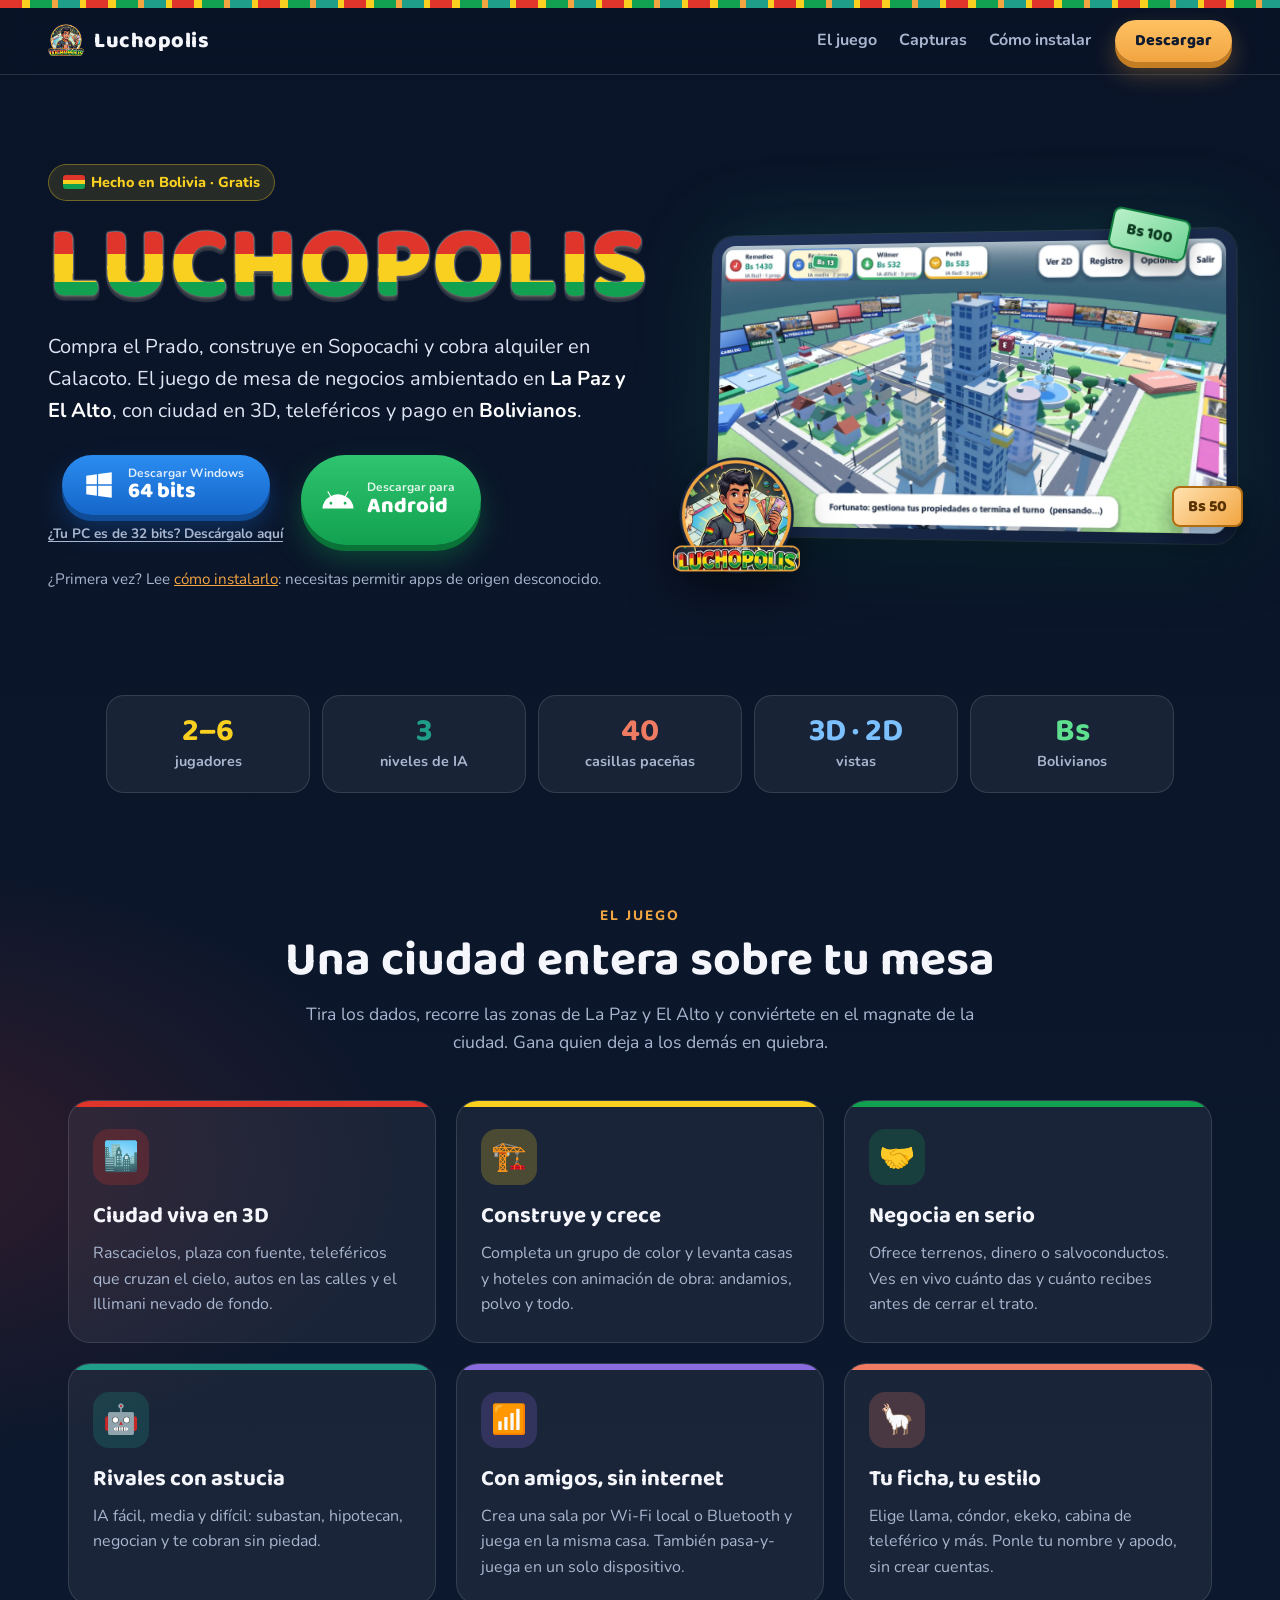
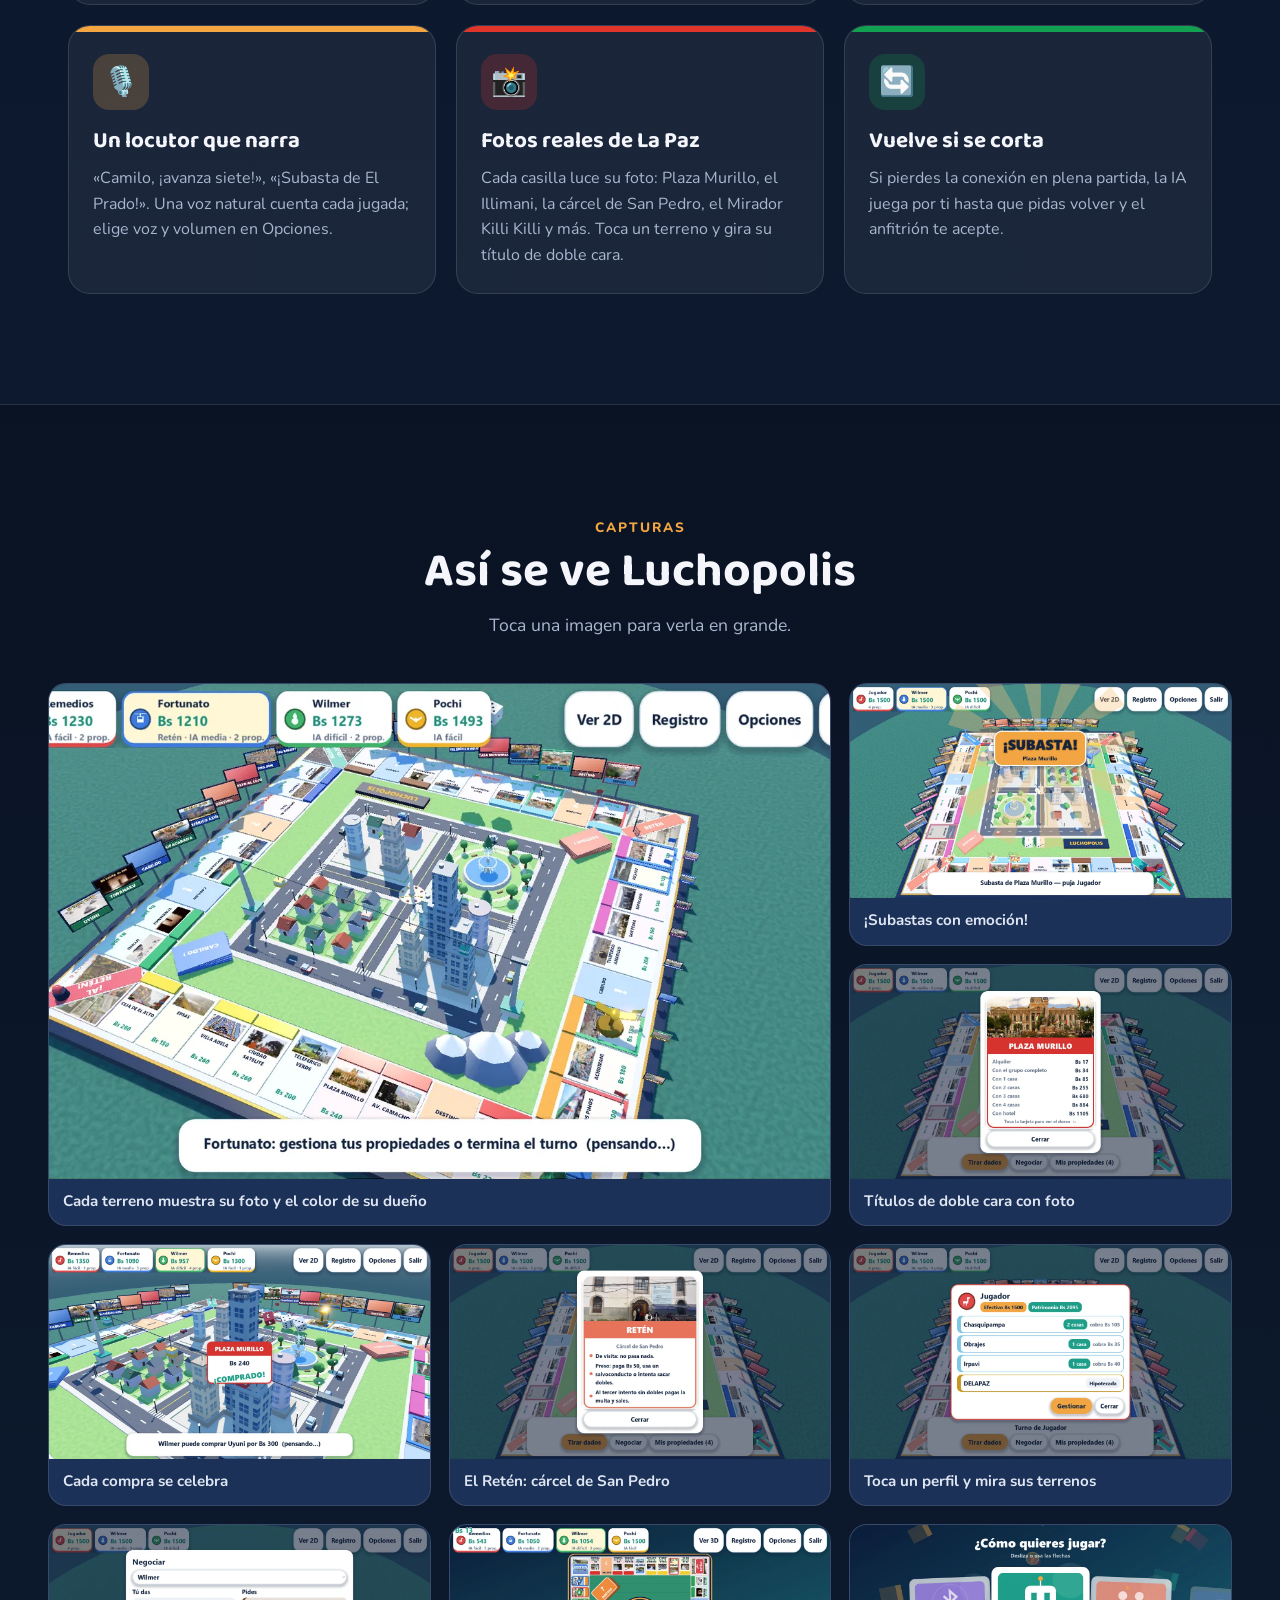
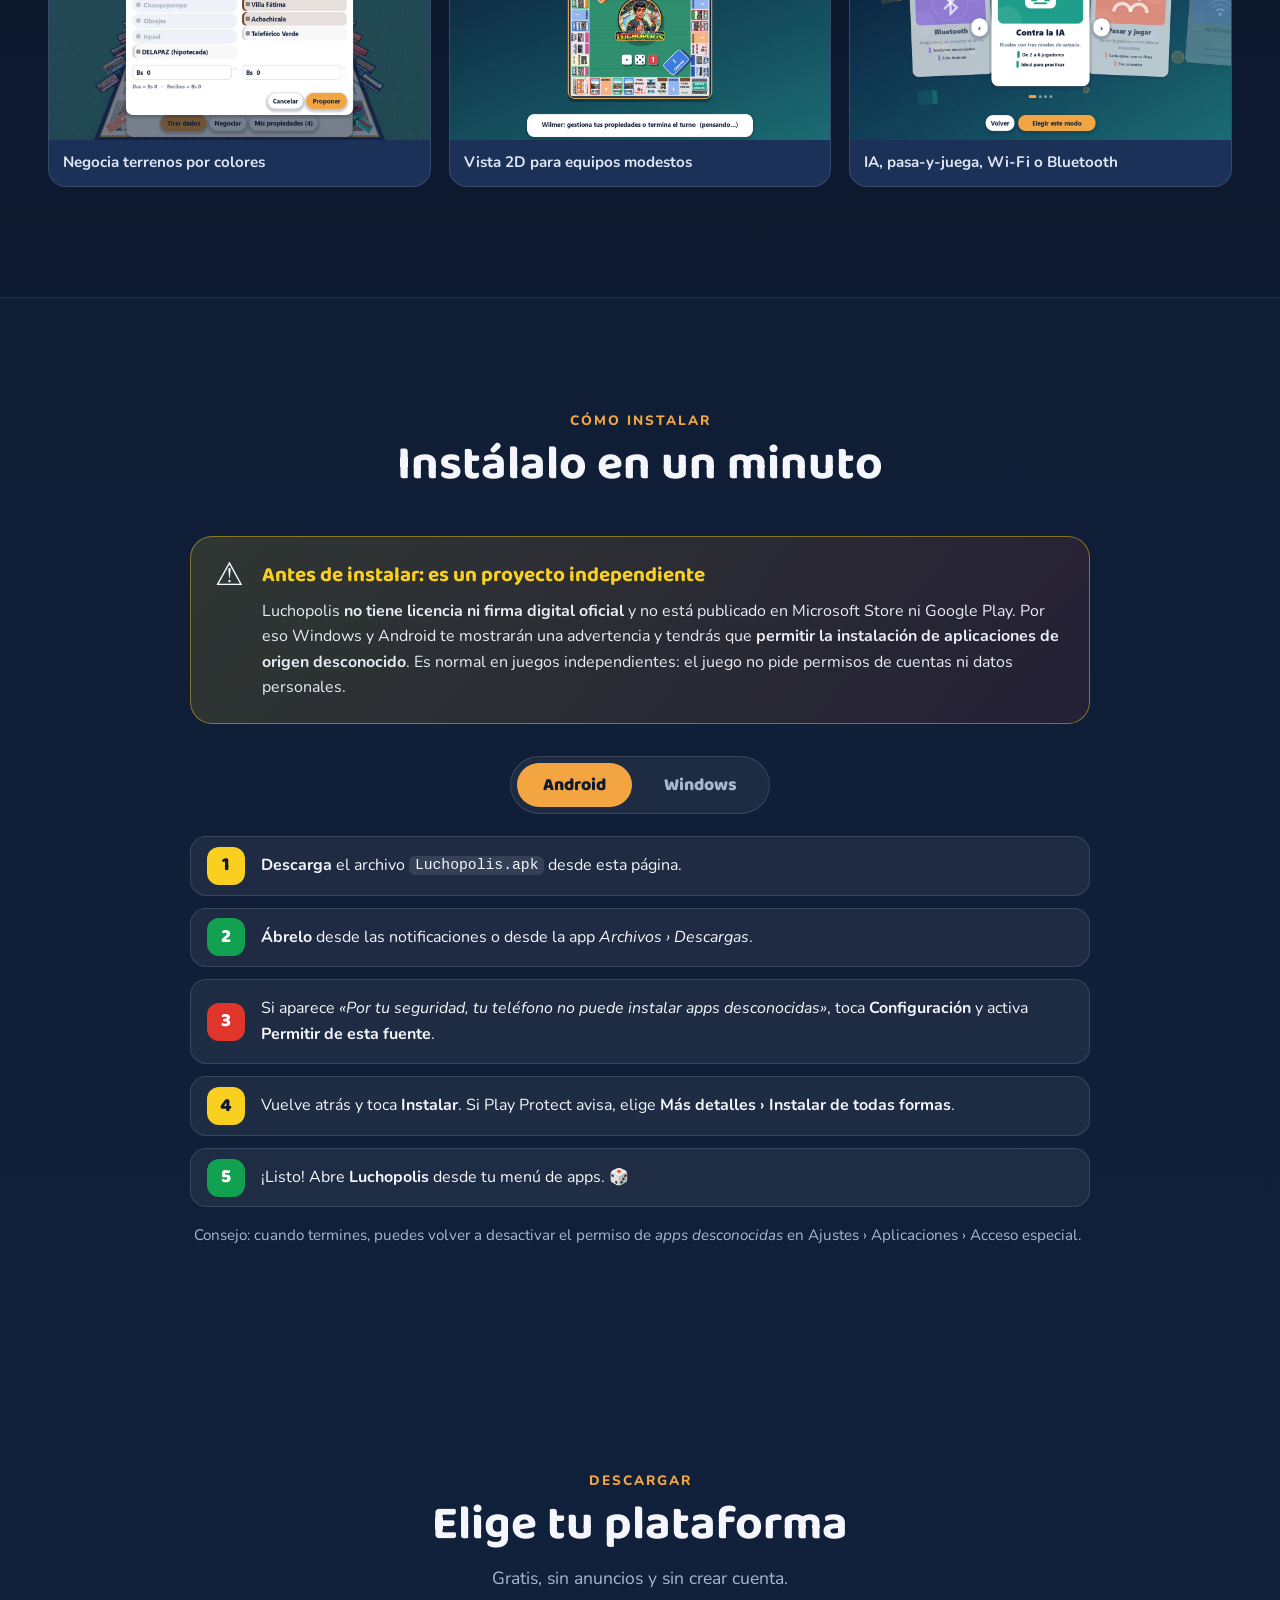
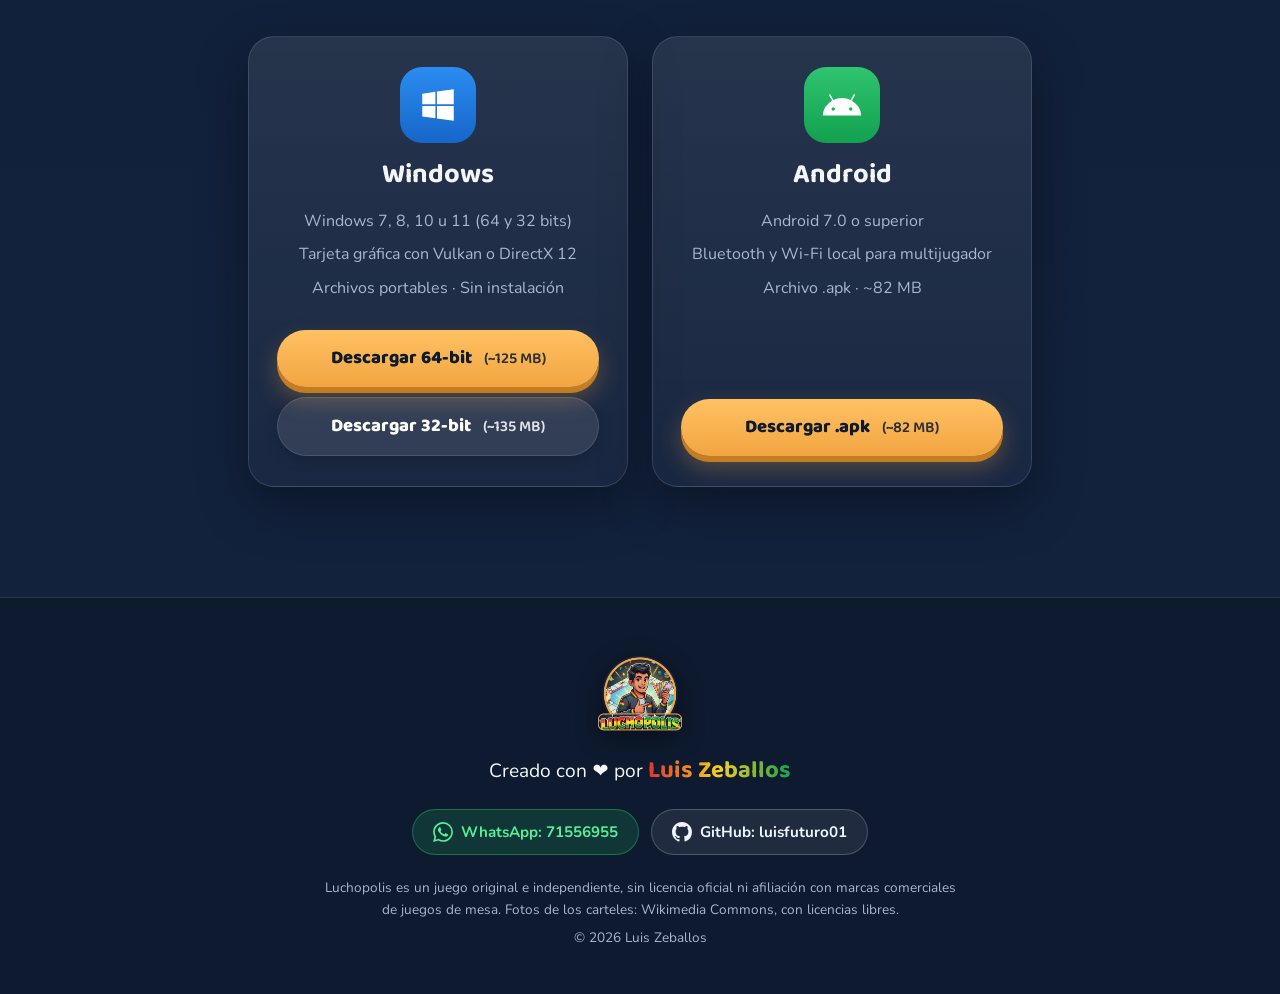
==== commit 1b72cd44: "Soporte para descargas de Windows en 64 y 32 bits" ====
--- a/index.html
+++ b/index.html
@@ -4,13 +4,13 @@
   <meta charset="utf-8">
   <meta name="viewport" content="width=device-width, initial-scale=1">
   <title>Luchopolis — Descarga el juego</title>
-  <meta name="description" content="Luchopolis: compra, construye y negocia en La Paz y El Alto. Juego de mesa 3D gratis para Windows y Android, contra la IA o con amigos por Wi-Fi y Bluetooth.">
+  <meta name="description" content="Luchopolis: compra, construye y negocia en La Paz y El Alto. Juego de mesa 3D gratis para Windows (64 y 32 bits) y Android, contra la IA o con amigos por Wi-Fi y Bluetooth.">
   <meta name="google-site-verification" content="6XXmshLYbkH7tEKwKwyo9BZs2AX4MT1OLW2-4ENO_QU" />  
   <meta name="author" content="Luis Zeballos">
   <meta name="theme-color" content="#0d1a30">
   <link rel="canonical" href="https://luisfuturo01.github.io/luchopolis/">
   <meta property="og:title" content="Luchopolis — Compra, construye y negocia en La Paz">
-  <meta property="og:description" content="Juego de mesa 3D gratis para Windows y Android. Creado por Luis Zeballos.">
+  <meta property="og:description" content="Juego de mesa 3D gratis para Windows (64 y 32 bits) y Android. Creado por Luis Zeballos.">
   <meta property="og:image" content="img/og.jpg">
   <meta property="og:url" content="https://luisfuturo01.github.io/luchopolis/">
   <meta property="og:type" content="website">
@@ -46,10 +46,13 @@
         <h1 class="title">LUCHO<span>POLIS</span></h1>
         <p class="lead">Compra el Prado, construye en Sopocachi y cobra alquiler en Calacoto. El juego de mesa de negocios ambientado en <strong>La Paz y El Alto</strong>, con ciudad en 3D, teleféricos y pago en <strong>Bolivianos</strong>.</p>
         <div class="cta">
-          <a class="btn btn-store btn-win" href="descargas/Luchopolis.exe" download>
-            <svg viewBox="0 0 24 24" aria-hidden="true"><path d="M3 5.5 10.5 4.4v7.1H3V5.5Zm0 13 7.5 1.1v-7H3v5.9Zm8.4 1.2L21 21v-8.4h-9.6v7.1ZM11.4 4.3V11.5H21V3l-9.6 1.3Z"/></svg>
-            <span><small>Descargar para</small>Windows</span>
-          </a>
+          <div class="cta-win-group">
+            <a class="btn btn-store btn-win" href="descargas/Luchopolis.exe" download>
+              <svg viewBox="0 0 24 24" aria-hidden="true"><path d="M3 5.5 10.5 4.4v7.1H3V5.5Zm0 13 7.5 1.1v-7H3v5.9Zm8.4 1.2L21 21v-8.4h-9.6v7.1ZM11.4 4.3V11.5H21V3l-9.6 1.3Z"/></svg>
+              <span><small>Descargar Windows</small>64 bits</span>
+            </a>
+            <a class="cta-sublink" href="descargas/Luchopolis_32.exe" download>¿Tu PC es de 32 bits? Descárgalo aquí</a>
+          </div>
           <a class="btn btn-store btn-android" href="descargas/Luchopolis.apk" download>
             <svg viewBox="0 0 24 24" aria-hidden="true"><path d="M17.6 9.5 19.4 6.4a.4.4 0 0 0-.7-.4l-1.8 3.1A11 11 0 0 0 12 8a11 11 0 0 0-4.9 1.1L5.3 6a.4.4 0 1 0-.7.4l1.8 3.1A10.4 10.4 0 0 0 1 18h22a10.4 10.4 0 0 0-5.4-8.5ZM7 15.3a1 1 0 1 1 0-2 1 1 0 0 1 0 2Zm10 0a1 1 0 1 1 0-2 1 1 0 0 1 0 2Z"/></svg>
             <span><small>Descargar para</small>Android</span>
@@ -186,7 +189,7 @@
 
         <div class="tab-panel" id="tab-windows" role="tabpanel" aria-labelledby="t-windows" hidden>
           <ol class="steps">
-            <li><b>Descarga</b> el archivo <code>Luchopolis.exe</code>. Si el navegador dice que «no se descarga habitualmente», abre el menú <b>⋯</b> y elige <b>Conservar</b>.</li>
+            <li><b>Descarga</b> el archivo <code>Luchopolis.exe</code> (para 64 bits) o <code>Luchopolis_32.exe</code> (para 32 bits). Si el navegador dice que «no se descarga habitualmente», abre el menú <b>⋯</b> y elige <b>Conservar</b>.</li>
             <li><b>Haz doble clic</b> en el archivo descargado.</li>
             <li>Si aparece <em>«Windows protegió su PC»</em> (SmartScreen), haz clic en <b>Más información</b>.</li>
             <li>Luego pulsa <b>Ejecutar de todas formas</b>.</li>
@@ -211,11 +214,14 @@
           </div>
           <h3>Windows</h3>
           <ul>
-            <li>Windows 10 u 11 de 64 bits</li>
+            <li>Windows 7, 8, 10 u 11 (64 y 32 bits)</li>
             <li>Tarjeta gráfica con Vulkan o DirectX 12</li>
-            <li>Archivo .exe · ~99 MB</li>
+            <li>Archivos portables · Sin instalación</li>
           </ul>
-          <a class="btn btn-gold btn-block" href="descargas/Luchopolis.exe" download>Descargar .exe</a>
+          <div class="dl-btn-stack">
+            <a class="btn btn-gold btn-block" href="descargas/Luchopolis.exe" download>Descargar 64-bit <span class="dl-size">(~125 MB)</span></a>
+            <a class="btn btn-secondary btn-block" href="descargas/Luchopolis_32.exe" download>Descargar 32-bit <span class="dl-size">(~135 MB)</span></a>
+          </div>
         </article>
         <article class="dl-card reveal">
           <div class="dl-ico android">
@@ -225,9 +231,11 @@
           <ul>
             <li>Android 7.0 o superior</li>
             <li>Bluetooth y Wi-Fi local para multijugador</li>
-            <li>Archivo .apk · ~72 MB</li>
+            <li>Archivo .apk · ~82 MB</li>
           </ul>
-          <a class="btn btn-gold btn-block" href="descargas/Luchopolis.apk" download>Descargar .apk</a>
+          <div class="dl-btn-stack">
+            <a class="btn btn-gold btn-block" href="descargas/Luchopolis.apk" download>Descargar .apk <span class="dl-size">(~82 MB)</span></a>
+          </div>
         </article>
       </div>
     </section>
--- a/styles.css
+++ b/styles.css
@@ -114,6 +114,17 @@
 }
 .btn-gold:hover { box-shadow: 0 9px 0 #c47d22, 0 16px 30px rgba(242, 165, 65, 0.4); }
 .btn-block { width: 100%; padding: 14px 24px; font-size: 1.15rem; }
+.btn-secondary {
+  background: rgba(255, 255, 255, 0.1);
+  color: #fff;
+  border: 1px solid var(--line);
+  box-shadow: 0 4px 14px rgba(0, 0, 0, 0.2);
+}
+.btn-secondary:hover {
+  background: rgba(255, 255, 255, 0.18);
+  border-color: rgba(255, 255, 255, 0.35);
+  box-shadow: 0 6px 18px rgba(0, 0, 0, 0.3);
+}
 
 .btn-store {
   padding: 12px 26px 12px 20px;
@@ -126,6 +137,23 @@
 .btn-store small { display: block; font-family: var(--body); font-size: 0.75rem; font-weight: 700; opacity: 0.85; }
 .btn-win { background: linear-gradient(180deg, #2b8cf0, #1666c9); box-shadow: 0 6px 0 #0f4d99, 0 14px 28px rgba(22, 102, 201, 0.35); }
 .btn-android { background: linear-gradient(180deg, #2fc46f, var(--green)); box-shadow: 0 6px 0 #0a7438, 0 14px 28px rgba(18, 161, 80, 0.35); }
+.cta-win-group {
+  display: flex;
+  flex-direction: column;
+  align-items: center;
+  gap: 8px;
+}
+.cta-sublink {
+  color: var(--muted);
+  font-size: 0.85rem;
+  font-weight: 700;
+  text-decoration: underline;
+  text-underline-offset: 3px;
+  transition: color 0.18s ease;
+}
+.cta-sublink:hover {
+  color: #fff;
+}
 
 /* ---------- Hero ---------- */
 .hero {
@@ -406,6 +434,8 @@
 /* ---------- Descarga ---------- */
 .dl-cards { display: grid; grid-template-columns: repeat(2, minmax(0, 380px)); justify-content: center; gap: 24px; }
 .dl-card {
+  display: flex;
+  flex-direction: column;
   padding: 30px 28px;
   border-radius: 26px;
   background: linear-gradient(180deg, rgba(255, 255, 255, 0.09), rgba(255, 255, 255, 0.03));
@@ -427,6 +457,17 @@
 .dl-card h3 { font-family: var(--display); font-size: 1.7rem; margin: 0 0 8px; }
 .dl-card ul { list-style: none; padding: 0; margin: 0 0 24px; color: var(--muted); }
 .dl-card li { padding: 4px 0; }
+.dl-btn-stack {
+  margin-top: auto;
+  display: flex;
+  flex-direction: column;
+  gap: 10px;
+}
+.dl-size {
+  font-size: 0.85em;
+  font-weight: 600;
+  opacity: 0.85;
+}
 
 /* ---------- Pie ---------- */
 .footer {
@@ -552,6 +593,8 @@
   .shot.wide img { height: auto; aspect-ratio: 16 / 9; }
   .stats div { flex: 1 1 calc(50% - 6px); max-width: none; }
   .dl-cards { grid-template-columns: 1fr; }
+  .cta-win-group { width: 100%; }
+  .cta-win-group .btn-store { width: 100%; justify-content: center; }
   .cta .btn-store { width: 100%; justify-content: center; }
   .hero-logo { left: -2%; bottom: -16%; }
   .notice { flex-direction: column; gap: 8px; }
